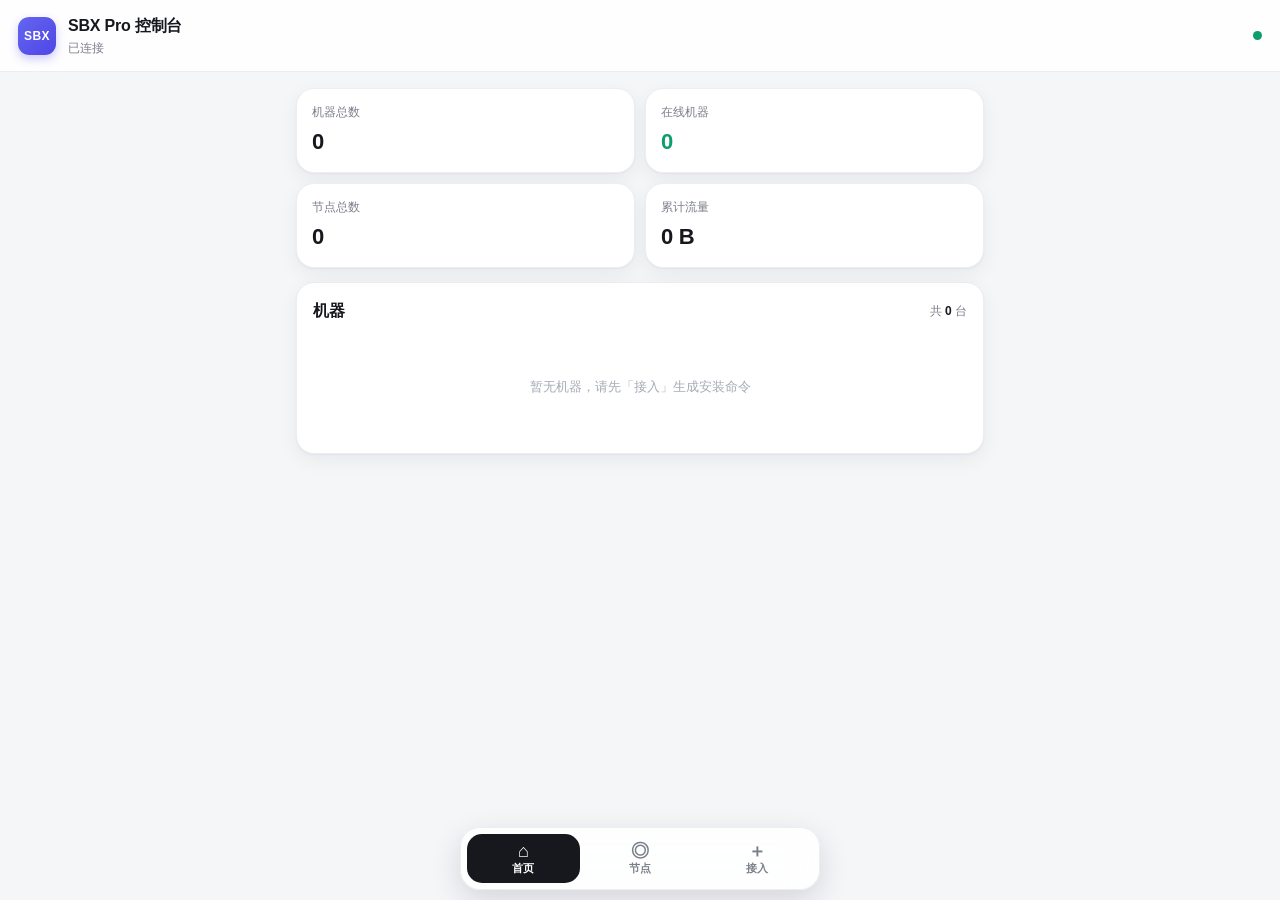
==== internal/manager/webui/static/index.html @ 8450df62 "添加 WebUI 前端（登录 + 首页/机器/节点/接入） - Manager webui 包: embed 前端资源(复用原 sbx style.css 视觉风格) - 登录页 + 首页 Dashb" ====
<!doctype html>
<html lang="zh-CN">
<head>
<meta charset="utf-8">
<meta name="viewport" content="width=device-width,initial-scale=1,viewport-fit=cover">
<title>SBX Pro 控制台</title>
<link rel="stylesheet" href="style.css">
<link rel="stylesheet" href="extra.css">
</head>
<body>
<header class="topbar">
  <div class="brand">
    <div class="brand-mark">SBX</div>
    <div class="brand-text">
      <h1>SBX Pro 控制台</h1>
      <p id="status-txt" class="status-txt">连接中…</p>
    </div>
  </div>
  <span id="pulse" class="pulse"></span>
</header>

<main class="main">
  <!-- 首页 -->
  <div id="view-home" class="view on">
    <section class="stats">
      <div class="stat"><label>机器总数</label><strong id="kpi-machines">—</strong></div>
      <div class="stat"><label>在线机器</label><strong id="kpi-online" class="up">—</strong></div>
      <div class="stat"><label>节点总数</label><strong id="kpi-nodes">—</strong></div>
      <div class="stat"><label>累计流量</label><strong id="kpi-total">—</strong></div>
    </section>

    <section class="panel">
      <div class="panel-head">
        <h2>机器</h2>
        <span class="count">共 <b id="kpi-machine-count">0</b> 台</span>
      </div>
      <div id="machine-list" class="node-list"></div>
      <div class="empty" id="machine-empty" style="display:none">暂无机器，请先「接入」生成安装命令</div>
    </section>
  </div>

  <!-- 节点 -->
  <div id="view-nodes" class="view">
    <section class="panel">
      <div class="panel-head">
        <h2>节点</h2>
        <button class="btn-primary" id="btn-add-node">添加节点</button>
      </div>
      <div id="node-list" class="node-list"></div>
      <div class="empty" id="node-empty" style="display:none">暂无节点</div>
    </section>
  </div>

  <!-- 接入 -->
  <div id="view-join" class="view">
    <section class="panel">
      <div class="panel-head"><h2>接入节点机</h2></div>
      <p style="color:var(--muted);font-size:13px;margin:0 0 14px">
        生成一条接入命令，复制到节点机执行即可自动安装并注册。
      </p>
      <button class="btn-primary" id="btn-gen-token">生成接入 Token</button>
      <div id="join-result" style="margin-top:14px"></div>
    </section>
  </div>
</main>

<nav class="tabbar">
  <button class="tab on" data-view="home"><span class="ico">⌂</span>首页</button>
  <button class="tab" data-view="nodes"><span class="ico">◎</span>节点</button>
  <button class="tab" data-view="join"><span class="ico">＋</span>接入</button>
</nav>

<!-- 添加节点弹层 -->
<div id="add-node-modal" class="modal" style="display:none">
  <div class="modal-box">
    <h3>添加节点</h3>
    <form id="add-node-form">
      <select name="machine_id" id="an-machine" required><option value="">选择服务器…</option></select>
      <input name="name" placeholder="节点名称" required>
      <select name="protocol" id="an-protocol">
        <option value="trojan">Trojan</option>
        <option value="vless">VLESS Reality</option>
        <option value="shadowsocks">Shadowsocks</option>
        <option value="anytls">AnyTLS</option>
        <option value="snell">Snell</option>
      </select>
      <input name="port" type="number" placeholder="端口" required min="1" max="65535">
      <input name="sni" placeholder="SNI（trojan/vless/anytls）">
      <input name="password" placeholder="密码（留空自动生成）">
      <button type="submit">创建节点</button>
      <button type="button" class="btn-ghost" onclick="closeModal()">取消</button>
    </form>
  </div>
</div>

<div id="toast" class="toast"></div>
<script src="app.js"></script>
</body>
</html>
---- internal/manager/webui/static/style.css ----
/* SBX 流量面板 —— 简洁现代主题 */
:root {
  --bg: #f5f6f8;
  --card: #ffffff;
  --ink: #16181d;
  --muted: #7b7f8a;
  --faint: #a6abb5;
  --line: #eceef2;
  --accent: #4f46e5;
  --accent-soft: #eef0fe;
  --up: #0f9d6e;
  --down: #2f6bff;
  --up-bg: #e9f9f1;
  --down-bg: #ecf1ff;
  --radius: 18px;
  --shadow: 0 1px 2px rgba(20,24,40,.04), 0 6px 20px rgba(20,24,40,.06);
  --font: -apple-system, BlinkMacSystemFont, "SF Pro Text", "PingFang SC", "Microsoft YaHei", "Segoe UI", Roboto, sans-serif;
}

* { box-sizing: border-box; }
html, body { margin: 0; }
body {
  background: var(--bg);
  color: var(--ink);
  font: 14px/1.5 var(--font);
  -webkit-text-size-adjust: 100%;
  -webkit-font-smoothing: antialiased;
  min-height: 100vh;
}

/* ---------- 顶栏 ---------- */
.topbar {
  position: sticky; top: 0; z-index: 20;
  display: flex; align-items: center; justify-content: space-between;
  padding: 14px 18px;
  background: rgba(255,255,255,.85);
  backdrop-filter: saturate(180%) blur(14px);
  -webkit-backdrop-filter: saturate(180%) blur(14px);
  border-bottom: 1px solid var(--line);
}
.brand { display: flex; align-items: center; gap: 12px; }
.brand-mark {
  width: 38px; height: 38px; border-radius: 11px;
  display: grid; place-items: center;
  background: linear-gradient(135deg, #6366f1, #4f46e5);
  color: #fff; font-weight: 800; font-size: 12px; letter-spacing: .5px;
  box-shadow: 0 4px 10px rgba(79,70,229,.28);
}
.brand-text h1 { margin: 0; font-size: 16px; font-weight: 750; letter-spacing: -.2px; }
.status-txt { margin: 1px 0 0; font-size: 12px; color: var(--muted); }
.pulse {
  width: 9px; height: 9px; border-radius: 50%;
  background: var(--up);
  box-shadow: 0 0 0 0 rgba(15,157,110,.5);
  animation: pulse 2s infinite;
}
.pulse.stale { background: var(--faint); animation: none; box-shadow: none; }
@keyframes pulse {
  0% { box-shadow: 0 0 0 0 rgba(15,157,110,.45); }
  70% { box-shadow: 0 0 0 8px rgba(15,157,110,0); }
  100% { box-shadow: 0 0 0 0 rgba(15,157,110,0); }
}

/* ---------- 布局 ---------- */
.main { max-width: 720px; margin: 0 auto; padding: 16px 16px 96px; }
.view { display: none; }
.view.on { display: block; }

/* ---------- 卡片基类 ---------- */
.hero, .panel {
  background: var(--card);
  border: 1px solid var(--line);
  border-radius: var(--radius);
  box-shadow: var(--shadow);
}

/* ---------- 实时速率 hero ---------- */
.hero { padding: 20px; margin-bottom: 14px; }
.hero-head { display: flex; justify-content: space-between; align-items: center; margin-bottom: 6px; }
.hero-label { font-size: 13px; font-weight: 700; color: var(--ink); }
.hero-sub { font-size: 11px; color: var(--faint); }
.hero-value {
  font-size: 42px; font-weight: 800; letter-spacing: -1px;
  font-variant-numeric: tabular-nums; margin: 4px 0 14px;
  color: var(--ink);
}
.hero-pair { display: grid; grid-template-columns: 1fr 1fr; gap: 10px; }
.hero-item {
  display: flex; flex-direction: column; gap: 3px;
  padding: 11px 13px; border-radius: 13px;
}
.hero-item:first-child { background: var(--up-bg); }
.hero-item:last-child { background: var(--down-bg); }
.hero-item .tag { font-size: 11px; color: var(--muted); }
.hero-item b { font-size: 17px; font-weight: 750; font-variant-numeric: tabular-nums; }

/* ---------- 统计四格 ---------- */
.stats { display: grid; grid-template-columns: 1fr 1fr; gap: 10px; margin-bottom: 14px; }
.stat {
  background: var(--card); border: 1px solid var(--line); border-radius: var(--radius);
  box-shadow: var(--shadow); padding: 14px 15px;
  display: flex; flex-direction: column; gap: 4px;
}
.stat label { font-size: 12px; color: var(--muted); }
.stat strong { font-size: 22px; font-weight: 800; letter-spacing: -.3px; font-variant-numeric: tabular-nums; }

/* ---------- 面板区块 ---------- */
.panel { padding: 16px; margin-bottom: 14px; }
.panel-head { display: flex; align-items: center; justify-content: space-between; gap: 10px; margin-bottom: 14px; }
.panel-head h2 { margin: 0; font-size: 16px; font-weight: 750; letter-spacing: -.2px; }
.panel-sub { font-size: 12px; color: var(--faint); }
.panel-tools { display: flex; align-items: center; gap: 8px; }
.count { font-size: 12px; color: var(--muted); white-space: nowrap; }
.count b { color: var(--ink); font-variant-numeric: tabular-nums; }

select {
  max-width: 52%;
  appearance: none; -webkit-appearance: none;
  padding: 7px 28px 7px 11px;
  border: 1px solid var(--line); border-radius: 10px;
  background: #fff url("data:image/svg+xml;charset=utf-8,%3Csvg xmlns='http://www.w3.org/2000/svg' width='12' height='12' viewBox='0 0 24 24' fill='none' stroke='%237b7f8a' stroke-width='2.5'%3E%3Cpath d='M6 9l6 6 6-6'/%3E%3C/svg%3E") no-repeat right 10px center;
  color: var(--ink); font: 600 13px var(--font);
}
select:focus { outline: 2px solid var(--accent-soft); border-color: var(--accent); }

/* ---------- 节点卡片列表 ---------- */
.node-list { display: flex; flex-direction: column; gap: 10px; }
.node-card {
  border: 1px solid var(--line); border-radius: 14px; padding: 13px 14px;
  background: #fbfbfd; transition: border-color .15s;
}
.node-card:hover { border-color: #d9dce3; }
.node-top { display: flex; justify-content: space-between; align-items: flex-start; gap: 10px; }
.node-title { min-width: 0; }
.node-name { font-size: 14.5px; font-weight: 700; overflow: hidden; text-overflow: ellipsis; white-space: nowrap; }
.node-meta-line { display: flex; align-items: center; gap: 6px; margin-top: 3px; }
.chip {
  font-size: 10.5px; font-weight: 650; color: var(--accent);
  background: var(--accent-soft); border-radius: 6px; padding: 2px 7px;
}
.port { font-size: 11px; color: var(--muted); font-variant-numeric: tabular-nums; }
.node-rate { display: flex; flex-direction: column; align-items: flex-end; gap: 3px; flex-shrink: 0; }
.node-rate b { font-size: 13px; font-weight: 700; font-variant-numeric: tabular-nums; }
.node-stats { display: grid; grid-template-columns: 1fr 1fr; gap: 8px; margin-top: 11px; padding-top: 11px; border-top: 1px dashed var(--line); }
.node-stat { display: flex; justify-content: space-between; font-size: 12px; color: var(--muted); }
.node-stat b { color: var(--ink); font-variant-numeric: tabular-nums; font-weight: 700; }

/* ---------- 明细表格 ---------- */
.table-scroll { overflow-x: auto; border: 1px solid var(--line); border-radius: 13px; }
.table-scroll table { border-collapse: collapse; width: 100%; min-width: 520px; font-variant-numeric: tabular-nums; }
.table-scroll th, .table-scroll td { padding: 10px 13px; text-align: right; white-space: nowrap; }
.table-scroll th:first-child, .table-scroll td:first-child { text-align: left; }
.table-scroll thead th { font-size: 11px; color: var(--muted); font-weight: 650; background: #fafbfc; border-bottom: 1px solid var(--line); }
.table-scroll tbody tr + tr td { border-top: 1px solid #f2f3f6; }
.table-scroll td.date { color: var(--ink); font-weight: 600; }
.table-scroll td b { font-weight: 700; }
.empty { text-align: center; color: var(--faint); padding: 40px 12px; font-size: 13px; }

/* ---------- 颜色语义 ---------- */
.up { color: var(--up); }
.down { color: var(--down); }

/* ---------- 底部导航 ---------- */
.tabbar {
  position: fixed; left: 50%; bottom: calc(10px + env(safe-area-inset-bottom));
  transform: translateX(-50%); z-index: 30;
  width: min(360px, calc(100% - 28px));
  display: grid; grid-template-columns: repeat(3, 1fr); gap: 4px; padding: 6px;
  background: rgba(255,255,255,.9);
  backdrop-filter: saturate(180%) blur(16px);
  -webkit-backdrop-filter: saturate(180%) blur(16px);
  border: 1px solid var(--line); border-radius: 20px;
  box-shadow: 0 10px 30px rgba(20,24,40,.14);
}
.tab {
  border: 0; border-radius: 15px; background: transparent; color: var(--muted);
  font: 650 11px/1.2 var(--font);
  display: flex; flex-direction: column; align-items: center; justify-content: center; gap: 2px;
  padding: 8px 0; cursor: pointer; transition: background .15s, color .15s;
}
.tab .ico { font-size: 18px; line-height: 1; }
.tab.on { background: var(--ink); color: #fff; }

/* ---------- Toast ---------- */
.toast {
  position: fixed; z-index: 50; left: 50%; bottom: 86px; transform: translateX(-50%);
  background: var(--ink); color: #fff; border-radius: 11px; padding: 9px 15px;
  font-size: 13px; opacity: 0; pointer-events: none; transition: opacity .2s;
  box-shadow: 0 8px 24px rgba(0,0,0,.18);
}
.toast.show { opacity: 1; }

/* ---------- 登录页 ---------- */
.login-body { display: grid; place-items: center; min-height: 100vh; padding: 20px; }
.login {
  width: min(360px, 100%);
  background: var(--card); border: 1px solid var(--line); border-radius: 22px;
  box-shadow: var(--shadow); padding: 28px 24px; text-align: center;
}
.login .brand-mark { margin: 0 auto 14px; width: 48px; height: 48px; border-radius: 14px; font-size: 14px; }
.login h1 { margin: 0 0 6px; font-size: 19px; font-weight: 800; letter-spacing: -.3px; }
.login p { margin: 0 0 20px; font-size: 13px; color: var(--muted); }
.login input {
  width: 100%; padding: 12px 14px; margin-bottom: 12px;
  border: 1px solid var(--line); border-radius: 12px; font: 15px var(--font);
  color: var(--ink); outline: none; text-align: center;
}
.login input:focus { border-color: var(--accent); box-shadow: 0 0 0 3px var(--accent-soft); }
.login button {
  width: 100%; padding: 12px; border: 0; border-radius: 12px; cursor: pointer;
  background: linear-gradient(135deg, #6366f1, #4f46e5); color: #fff;
  font: 700 15px var(--font); box-shadow: 0 6px 16px rgba(79,70,229,.28);
}
.login button:active { transform: translateY(1px); }
.login .err { color: #dc2626; font-size: 12.5px; margin-bottom: 10px; min-height: 18px; }
.login .hint code { background: var(--accent-soft); color: var(--accent); padding: 1px 6px; border-radius: 5px; font-size: 12px; }
---- internal/manager/webui/static/extra.css ----
/* SBX Pro 补充样式：按钮 / 弹层 */

.btn-primary {
  border: 0; border-radius: 10px; cursor: pointer;
  background: linear-gradient(135deg, #6366f1, #4f46e5); color: #fff;
  font: 700 13px var(--font); padding: 9px 15px;
  box-shadow: 0 4px 12px rgba(79,70,229,.22);
}
.btn-primary:active { transform: translateY(1px); }
.btn-ghost {
  border: 1px solid var(--line); border-radius: 10px; cursor: pointer;
  background: #fff; color: var(--muted); font: 600 13px var(--font); padding: 9px 15px;
}

.modal {
  position: fixed; inset: 0; z-index: 60;
  display: flex; align-items: center; justify-content: center;
  background: rgba(20,24,40,.42); padding: 20px;
}
.modal-box {
  width: min(400px, 100%);
  background: var(--card); border-radius: 18px; padding: 22px;
  box-shadow: 0 20px 60px rgba(20,24,40,.25);
}
.modal-box h3 { margin: 0 0 16px; font-size: 17px; font-weight: 750; }
.modal-box form { display: flex; flex-direction: column; gap: 10px; }
.modal-box select, .modal-box input {
  width: 100%; padding: 11px 12px;
  border: 1px solid var(--line); border-radius: 11px; font: 14px var(--font);
  color: var(--ink); outline: none;
}
.modal-box select:focus, .modal-box input:focus { border-color: var(--accent); }
.modal-box button[type="submit"] { width: 100%; }
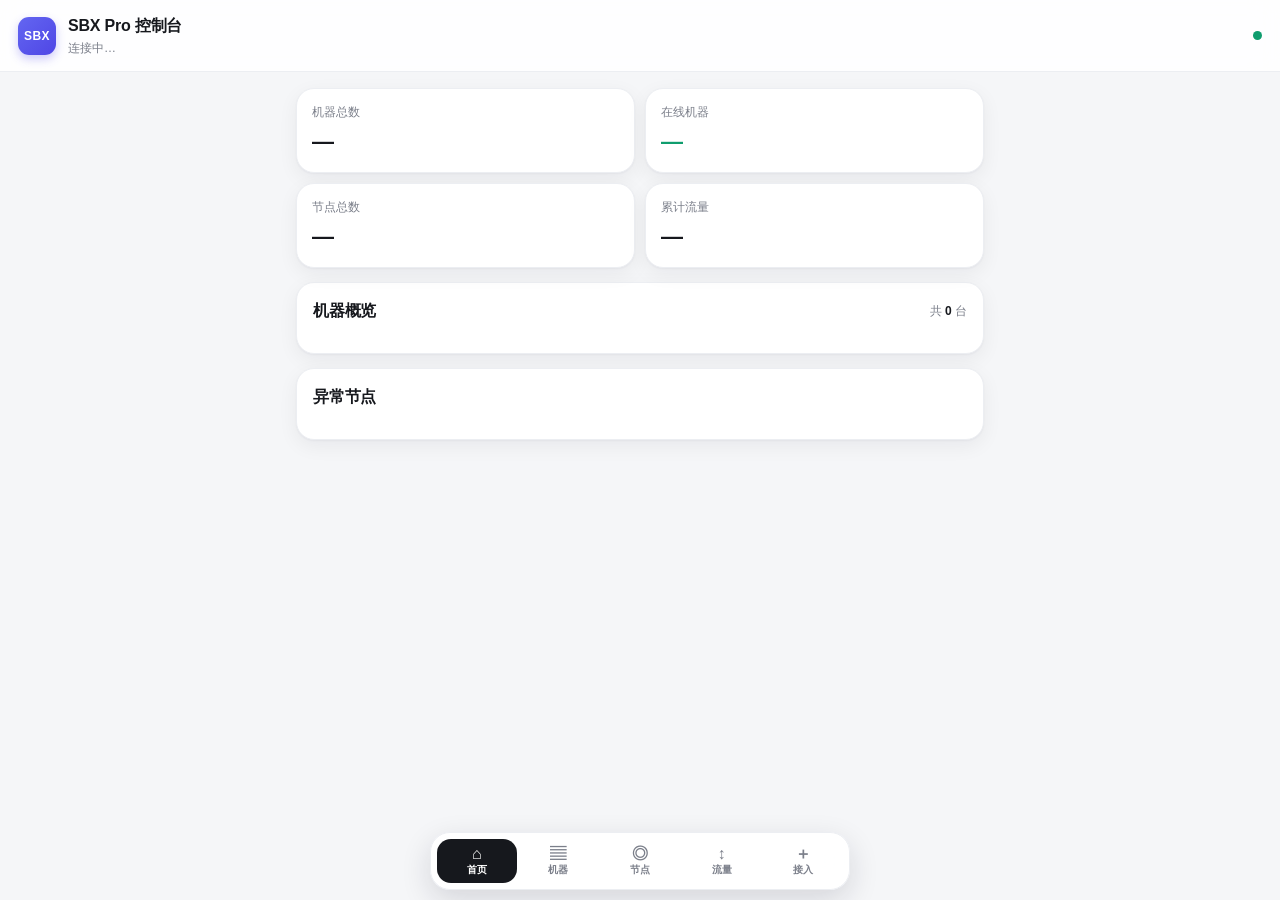
==== commit 8e080a46: "重做 WebUI：修复移动端卡死 + XSS 防护 + 完整 CRUD + 真实连接状态 - 消除所有 inline onclick（卡死根因：closeModal 在 IIFE 局部作用域导致 Re" ====
--- a/internal/manager/webui/static/index.html
+++ b/internal/manager/webui/static/index.html
@@ -5,7 +5,6 @@
 <meta name="viewport" content="width=device-width,initial-scale=1,viewport-fit=cover">
 <title>SBX Pro 控制台</title>
 <link rel="stylesheet" href="style.css">
-<link rel="stylesheet" href="extra.css">
 </head>
 <body>
 <header class="topbar">
@@ -21,75 +20,129 @@
 
 <main class="main">
   <!-- 首页 -->
-  <div id="view-home" class="view on">
-    <section class="stats">
+  <section id="view-home" class="view on">
+    <div class="stats">
       <div class="stat"><label>机器总数</label><strong id="kpi-machines">—</strong></div>
       <div class="stat"><label>在线机器</label><strong id="kpi-online" class="up">—</strong></div>
       <div class="stat"><label>节点总数</label><strong id="kpi-nodes">—</strong></div>
       <div class="stat"><label>累计流量</label><strong id="kpi-total">—</strong></div>
+    </div>
+
+    <section class="panel">
+      <div class="panel-head"><h2>机器概览</h2><span class="count">共 <b id="kpi-machine-count">0</b> 台</span></div>
+      <div id="home-machine-list" class="node-list"></div>
+      <div class="empty" id="home-machine-empty" style="display:none">暂无机器，请前往「接入」生成安装命令</div>
     </section>
 
     <section class="panel">
-      <div class="panel-head">
-        <h2>机器</h2>
-        <span class="count">共 <b id="kpi-machine-count">0</b> 台</span>
-      </div>
+      <div class="panel-head"><h2>异常节点</h2></div>
+      <div id="home-bad-nodes" class="node-list"></div>
+      <div class="empty" id="home-bad-empty" style="display:none">无异常节点</div>
+    </section>
+  </section>
+
+  <!-- 机器 -->
+  <section id="view-machines" class="view">
+    <section class="panel">
+      <div class="panel-head"><h2>机器</h2><span class="count">共 <b id="machines-count">0</b> 台</span></div>
       <div id="machine-list" class="node-list"></div>
-      <div class="empty" id="machine-empty" style="display:none">暂无机器，请先「接入」生成安装命令</div>
+      <div class="empty" id="machine-empty" style="display:none">暂无机器，请前往「接入」生成安装命令</div>
     </section>
-  </div>
+  </section>
 
   <!-- 节点 -->
-  <div id="view-nodes" class="view">
+  <section id="view-nodes" class="view">
     <section class="panel">
       <div class="panel-head">
         <h2>节点</h2>
-        <button class="btn-primary" id="btn-add-node">添加节点</button>
+        <button class="btn-primary" id="btn-add-node">＋ 添加节点</button>
       </div>
       <div id="node-list" class="node-list"></div>
       <div class="empty" id="node-empty" style="display:none">暂无节点</div>
     </section>
-  </div>
+  </section>
+
+  <!-- 流量 -->
+  <section id="view-traffic" class="view">
+    <section class="panel">
+      <div class="panel-head"><h2>流量汇总</h2></div>
+      <div class="stats" style="margin-bottom:14px">
+        <div class="stat"><label>累计下载 (tx)</label><strong id="traffic-tx">—</strong></div>
+        <div class="stat"><label>累计上传 (rx)</label><strong id="traffic-rx">—</strong></div>
+      </div>
+      <div id="traffic-list" class="node-list"></div>
+      <div class="empty" id="traffic-empty" style="display:none">暂无流量数据</div>
+    </section>
+  </section>
 
   <!-- 接入 -->
-  <div id="view-join" class="view">
+  <section id="view-join" class="view">
     <section class="panel">
       <div class="panel-head"><h2>接入节点机</h2></div>
-      <p style="color:var(--muted);font-size:13px;margin:0 0 14px">
-        生成一条接入命令，复制到节点机执行即可自动安装并注册。
-      </p>
+      <p class="hint-text">生成一条接入命令，复制到节点机执行即可自动安装并注册（Token 一次性、15 分钟有效）。</p>
       <button class="btn-primary" id="btn-gen-token">生成接入 Token</button>
       <div id="join-result" style="margin-top:14px"></div>
     </section>
-  </div>
+  </section>
 </main>
 
 <nav class="tabbar">
   <button class="tab on" data-view="home"><span class="ico">⌂</span>首页</button>
+  <button class="tab" data-view="machines"><span class="ico">▤</span>机器</button>
   <button class="tab" data-view="nodes"><span class="ico">◎</span>节点</button>
+  <button class="tab" data-view="traffic"><span class="ico">↕</span>流量</button>
   <button class="tab" data-view="join"><span class="ico">＋</span>接入</button>
 </nav>
 
 <!-- 添加节点弹层 -->
-<div id="add-node-modal" class="modal" style="display:none">
-  <div class="modal-box">
-    <h3>添加节点</h3>
-    <form id="add-node-form">
-      <select name="machine_id" id="an-machine" required><option value="">选择服务器…</option></select>
-      <input name="name" placeholder="节点名称" required>
-      <select name="protocol" id="an-protocol">
-        <option value="trojan">Trojan</option>
-        <option value="vless">VLESS Reality</option>
-        <option value="shadowsocks">Shadowsocks</option>
-        <option value="anytls">AnyTLS</option>
-        <option value="snell">Snell</option>
-      </select>
-      <input name="port" type="number" placeholder="端口" required min="1" max="65535">
-      <input name="sni" placeholder="SNI（trojan/vless/anytls）">
-      <input name="password" placeholder="密码（留空自动生成）">
-      <button type="submit">创建节点</button>
-      <button type="button" class="btn-ghost" onclick="closeModal()">取消</button>
+<div id="add-node-modal" class="modal" hidden>
+  <div class="modal-box" role="dialog" aria-modal="true" aria-labelledby="modal-title">
+    <h3 id="modal-title">添加节点</h3>
+    <form id="add-node-form" novalidate>
+      <label class="field-label" for="an-machine">服务器</label>
+      <select id="an-machine" name="machine_id" required></select>
+
+      <label class="field-label" for="an-name">节点名称</label>
+      <input id="an-name" name="name" placeholder="例如：东京-01" required maxlength="64">
+
+      <label class="field-label" for="an-protocol">协议</label>
+      <select id="an-protocol" name="protocol"></select>
+
+      <div id="an-dynamic"></div>
+
+      <label class="field-label" for="an-port">端口</label>
+      <input id="an-port" name="port" type="number" inputmode="numeric" placeholder="1-65535" required min="1" max="65535">
+
+      <div class="form-error" id="add-node-error" hidden></div>
+      <div class="form-actions">
+        <button type="button" class="btn-ghost" id="btn-cancel-node">取消</button>
+        <button type="submit" class="btn-primary" id="btn-submit-node">创建节点</button>
+      </div>
     </form>
+  </div>
+</div>
+
+<!-- 节点详情/操作弹层 -->
+<div id="node-detail-modal" class="modal" hidden>
+  <div class="modal-box" role="dialog" aria-modal="true">
+    <h3 id="node-detail-title">节点详情</h3>
+    <div id="node-detail-body" class="node-detail"></div>
+    <div id="share-result" style="margin:10px 0"></div>
+    <div class="form-actions">
+      <button type="button" class="btn-ghost" id="btn-close-detail">关闭</button>
+    </div>
+  </div>
+</div>
+
+<!-- 确认弹层 -->
+<div id="confirm-modal" class="modal" hidden>
+  <div class="modal-box modal-box-sm" role="dialog" aria-modal="true">
+    <h3 id="confirm-title">确认</h3>
+    <p id="confirm-text" class="hint-text"></p>
+    <div class="form-actions">
+      <button type="button" class="btn-ghost" id="btn-confirm-cancel">取消</button>
+      <button type="button" class="btn-danger" id="btn-confirm-ok">确认</button>
+    </div>
   </div>
 </div>
 
--- a/internal/manager/webui/static/style.css
+++ b/internal/manager/webui/static/style.css
@@ -164,21 +164,22 @@
 .tabbar {
   position: fixed; left: 50%; bottom: calc(10px + env(safe-area-inset-bottom));
   transform: translateX(-50%); z-index: 30;
-  width: min(360px, calc(100% - 28px));
-  display: grid; grid-template-columns: repeat(3, 1fr); gap: 4px; padding: 6px;
-  background: rgba(255,255,255,.9);
+  width: min(420px, calc(100% - 20px));
+  display: grid; grid-template-columns: repeat(5, 1fr); gap: 2px; padding: 6px;
+  background: rgba(255,255,255,.92);
   backdrop-filter: saturate(180%) blur(16px);
   -webkit-backdrop-filter: saturate(180%) blur(16px);
   border: 1px solid var(--line); border-radius: 20px;
   box-shadow: 0 10px 30px rgba(20,24,40,.14);
 }
 .tab {
-  border: 0; border-radius: 15px; background: transparent; color: var(--muted);
-  font: 650 11px/1.2 var(--font);
+  border: 0; border-radius: 14px; background: transparent; color: var(--muted);
+  font: 650 10px/1.2 var(--font);
   display: flex; flex-direction: column; align-items: center; justify-content: center; gap: 2px;
-  padding: 8px 0; cursor: pointer; transition: background .15s, color .15s;
-}
-.tab .ico { font-size: 18px; line-height: 1; }
+  padding: 7px 0; cursor: pointer; transition: background .15s, color .15s;
+  min-height: 44px;
+}
+.tab .ico { font-size: 16px; line-height: 1; }
 .tab.on { background: var(--ink); color: #fff; }
 
 /* ---------- Toast ---------- */
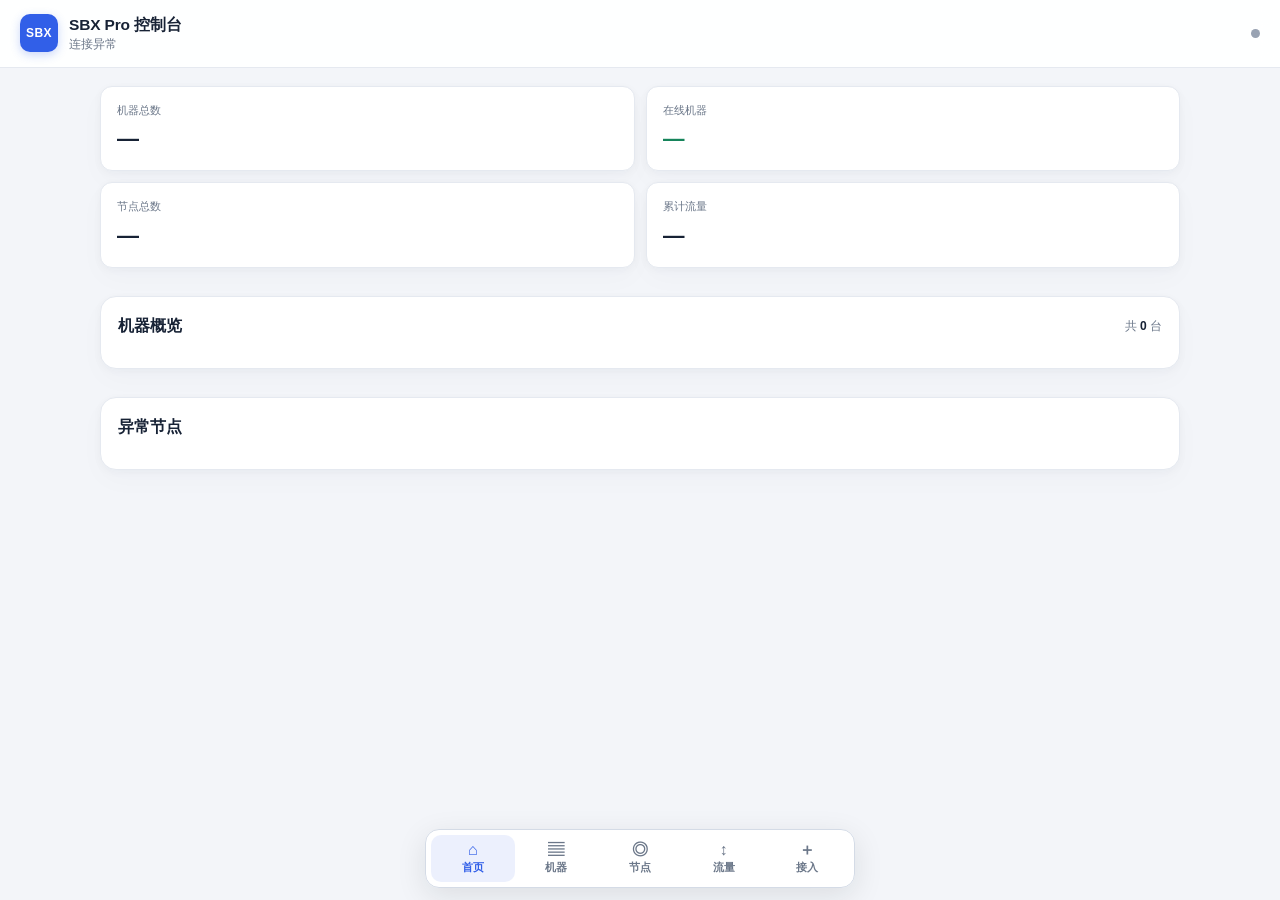
==== commit 10773f9d: "feat(webui): 面板 UI 对齐 sbx 设计系统 - style.css 重写为 sbx 的 Light UI 设计令牌（#315fe8 accent、16px 圆角、   同一套表面/线" ====
--- a/internal/manager/webui/static/index.html
+++ b/internal/manager/webui/static/index.html
@@ -5,6 +5,7 @@
 <meta name="viewport" content="width=device-width,initial-scale=1,viewport-fit=cover">
 <title>SBX Pro 控制台</title>
 <link rel="stylesheet" href="style.css">
+<link rel="stylesheet" href="extra.css">
 </head>
 <body>
 <header class="topbar">
--- a/internal/manager/webui/static/style.css
+++ b/internal/manager/webui/static/style.css
@@ -1,217 +1,252 @@
-/* SBX 流量面板 —— 简洁现代主题 */
+/* SBX Pro 控制台 —— 与 sbx 单机版同一套设计系统（Light UI）。
+   设计令牌、组件视觉全部对齐 sbx 的 style.css；
+   仅保留 sbx-pro 特有结构（顶栏 / modal / 按钮命名）的选择器。 */
 :root {
-  --bg: #f5f6f8;
-  --card: #ffffff;
-  --ink: #16181d;
-  --muted: #7b7f8a;
-  --faint: #a6abb5;
-  --line: #eceef2;
-  --accent: #4f46e5;
-  --accent-soft: #eef0fe;
-  --up: #0f9d6e;
-  --down: #2f6bff;
-  --up-bg: #e9f9f1;
-  --down-bg: #ecf1ff;
-  --radius: 18px;
-  --shadow: 0 1px 2px rgba(20,24,40,.04), 0 6px 20px rgba(20,24,40,.06);
-  --font: -apple-system, BlinkMacSystemFont, "SF Pro Text", "PingFang SC", "Microsoft YaHei", "Segoe UI", Roboto, sans-serif;
-}
-
-* { box-sizing: border-box; }
-html, body { margin: 0; }
+  --bg: #f3f5f9;
+  --surface: #ffffff;
+  --surface-2: #f7f8fb;
+  --surface-3: #eef1f6;
+  --line: #e5e9f0;
+  --line-2: #d4dbe6;
+  --text: #172235;
+  --text-2: #586579;
+  --text-3: #6b7789;
+  --faint: #98a2b2;
+  --accent: #315fe8;
+  --accent-soft: rgba(49,95,232,.09);
+  --up: #16845b;
+  --down: #2777b7;
+  --warn: #b87a12;
+  --bad: #c94b56;
+  --r-lg: 16px;
+  --r-md: 12px;
+  --r-sm: 9px;
+  --shadow-card: 0 2px 8px rgba(28,43,68,.035), 0 10px 28px rgba(28,43,68,.025);
+}
+* { box-sizing: border-box; margin: 0; padding: 0; }
+html { color-scheme: light; -webkit-text-size-adjust: 100%; scrollbar-color: #c6ccd6 transparent; }
 body {
+  min-height: 100dvh;
+  overflow-x: hidden;
   background: var(--bg);
-  color: var(--ink);
-  font: 14px/1.5 var(--font);
-  -webkit-text-size-adjust: 100%;
+  color: var(--text);
+  font-family: -apple-system, BlinkMacSystemFont, "SF Pro Text", "PingFang SC", "Segoe UI", sans-serif;
+  font-size: 15px;
+  line-height: 1.5;
   -webkit-font-smoothing: antialiased;
-  min-height: 100vh;
-}
-
-/* ---------- 顶栏 ---------- */
+}
+button, input, select { font: inherit; }
+button { -webkit-tap-highlight-color: transparent; cursor: pointer; }
+::selection { background: rgba(49,95,232,.18); }
+.hidden { display: none !important; }
+
+/* ---------- 顶栏（sbx-pro 特有，视觉对齐） ---------- */
 .topbar {
   position: sticky; top: 0; z-index: 20;
   display: flex; align-items: center; justify-content: space-between;
-  padding: 14px 18px;
-  background: rgba(255,255,255,.85);
+  padding: 13px 20px;
+  background: rgba(255,255,255,.92);
+  border-bottom: 1px solid var(--line);
+  -webkit-backdrop-filter: saturate(180%) blur(14px);
   backdrop-filter: saturate(180%) blur(14px);
-  -webkit-backdrop-filter: saturate(180%) blur(14px);
-  border-bottom: 1px solid var(--line);
-}
-.brand { display: flex; align-items: center; gap: 12px; }
+}
+.brand { display: flex; align-items: center; gap: 11px; }
 .brand-mark {
-  width: 38px; height: 38px; border-radius: 11px;
+  width: 38px; height: 38px; border-radius: 10px;
   display: grid; place-items: center;
-  background: linear-gradient(135deg, #6366f1, #4f46e5);
-  color: #fff; font-weight: 800; font-size: 12px; letter-spacing: .5px;
-  box-shadow: 0 4px 10px rgba(79,70,229,.28);
-}
-.brand-text h1 { margin: 0; font-size: 16px; font-weight: 750; letter-spacing: -.2px; }
-.status-txt { margin: 1px 0 0; font-size: 12px; color: var(--muted); }
-.pulse {
-  width: 9px; height: 9px; border-radius: 50%;
-  background: var(--up);
-  box-shadow: 0 0 0 0 rgba(15,157,110,.5);
-  animation: pulse 2s infinite;
-}
+  background: var(--accent); color: #fff;
+  font-weight: 800; font-size: 12px; letter-spacing: .5px;
+  box-shadow: 0 3px 10px rgba(49,95,232,.25);
+}
+.brand-text h1 { font-size: 15.5px; font-weight: 700; letter-spacing: -.01em; }
+.status-txt { font-size: 11.5px; color: var(--text-3); }
+.pulse { width: 9px; height: 9px; border-radius: 50%; background: var(--up); box-shadow: 0 0 0 0 rgba(22,132,91,.45); animation: pulse 2s infinite; }
 .pulse.stale { background: var(--faint); animation: none; box-shadow: none; }
 @keyframes pulse {
-  0% { box-shadow: 0 0 0 0 rgba(15,157,110,.45); }
-  70% { box-shadow: 0 0 0 8px rgba(15,157,110,0); }
-  100% { box-shadow: 0 0 0 0 rgba(15,157,110,0); }
+  0% { box-shadow: 0 0 0 0 rgba(22,132,91,.4); }
+  70% { box-shadow: 0 0 0 8px rgba(22,132,91,0); }
+  100% { box-shadow: 0 0 0 0 rgba(22,132,91,0); }
 }
 
 /* ---------- 布局 ---------- */
-.main { max-width: 720px; margin: 0 auto; padding: 16px 16px 96px; }
+.main { max-width: 1120px; margin: 0 auto; padding: 18px 20px calc(96px + env(safe-area-inset-bottom)); }
 .view { display: none; }
 .view.on { display: block; }
-
-/* ---------- 卡片基类 ---------- */
-.hero, .panel {
-  background: var(--card);
+#view-home.view.on { display: grid; gap: 14px; }
+
+/* 共享表面：与 sbx 的 .glass 一致 */
+.panel, .modal-box {
+  background: var(--surface);
   border: 1px solid var(--line);
-  border-radius: var(--radius);
-  box-shadow: var(--shadow);
+  border-radius: var(--r-lg);
+  box-shadow: var(--shadow-card);
 }
 
 /* ---------- 实时速率 hero ---------- */
-.hero { padding: 20px; margin-bottom: 14px; }
-.hero-head { display: flex; justify-content: space-between; align-items: center; margin-bottom: 6px; }
-.hero-label { font-size: 13px; font-weight: 700; color: var(--ink); }
-.hero-sub { font-size: 11px; color: var(--faint); }
+.hero {
+  position: relative; overflow: hidden;
+  padding: 23px 24px 19px;
+  background: var(--surface);
+  border: 1px solid var(--line);
+  border-radius: var(--r-lg);
+  box-shadow: var(--shadow-card);
+  margin-bottom: 2px;
+}
+.hero-head { display: flex; justify-content: space-between; align-items: center; }
+.hero-label { color: var(--text-2); font-size: 12px; font-weight: 600; }
+.hero-sub { font-size: 11px; color: var(--text-3); }
 .hero-value {
-  font-size: 42px; font-weight: 800; letter-spacing: -1px;
-  font-variant-numeric: tabular-nums; margin: 4px 0 14px;
-  color: var(--ink);
-}
-.hero-pair { display: grid; grid-template-columns: 1fr 1fr; gap: 10px; }
-.hero-item {
-  display: flex; flex-direction: column; gap: 3px;
-  padding: 11px 13px; border-radius: 13px;
-}
-.hero-item:first-child { background: var(--up-bg); }
-.hero-item:last-child { background: var(--down-bg); }
-.hero-item .tag { font-size: 11px; color: var(--muted); }
-.hero-item b { font-size: 17px; font-weight: 750; font-variant-numeric: tabular-nums; }
-
-/* ---------- 统计四格 ---------- */
-.stats { display: grid; grid-template-columns: 1fr 1fr; gap: 10px; margin-bottom: 14px; }
-.stat {
-  background: var(--card); border: 1px solid var(--line); border-radius: var(--radius);
-  box-shadow: var(--shadow); padding: 14px 15px;
-  display: flex; flex-direction: column; gap: 4px;
-}
-.stat label { font-size: 12px; color: var(--muted); }
-.stat strong { font-size: 22px; font-weight: 800; letter-spacing: -.3px; font-variant-numeric: tabular-nums; }
-
-/* ---------- 面板区块 ---------- */
-.panel { padding: 16px; margin-bottom: 14px; }
-.panel-head { display: flex; align-items: center; justify-content: space-between; gap: 10px; margin-bottom: 14px; }
-.panel-head h2 { margin: 0; font-size: 16px; font-weight: 750; letter-spacing: -.2px; }
-.panel-sub { font-size: 12px; color: var(--faint); }
+  margin: 8px 0 16px;
+  color: var(--text);
+  font-size: clamp(38px, 9vw, 58px);
+  font-weight: 760;
+  font-variant-numeric: tabular-nums;
+  letter-spacing: -.035em;
+  line-height: 1.08;
+}
+.hero-pair { display: flex; margin: 0; padding-top: 14px; border-top: 1px solid var(--line); }
+.hero-item { flex: 1; min-width: 0; display: flex; flex-direction: column; gap: 3px; padding: 0; border-radius: 0; background: transparent; }
+.hero-item + .hero-item { margin-left: 16px; padding-left: 16px; border-left: 1px solid var(--line); }
+.hero-item .tag { font-size: 11px; color: var(--text-3); }
+.hero-item b { font-size: 15px; font-weight: 680; font-variant-numeric: tabular-nums; }
+.hero-item:first-child b { color: var(--up); }
+.hero-item:last-child b { color: var(--down); }
+
+/* ---------- 统计卡 ---------- */
+.stats { display: grid; grid-template-columns: repeat(2, minmax(0,1fr)); gap: 11px; margin-bottom: 14px; }
+.stat { min-width: 0; padding: 15px 16px; border: 1px solid var(--line); border-radius: var(--r-md); background: var(--surface); box-shadow: var(--shadow-card); display: flex; flex-direction: column; gap: 4px; }
+.stat label { font-size: 11px; font-weight: 560; color: var(--text-3); }
+.stat strong { overflow: hidden; color: var(--text); font-size: clamp(18px,4.4vw,22px); font-weight: 680; font-variant-numeric: tabular-nums; letter-spacing: -.015em; text-overflow: ellipsis; white-space: nowrap; }
+.stat strong.up { color: var(--up); }
+
+/* ---------- 面板 ---------- */
+.panel { padding: 17px; margin-bottom: 14px; }
+.panel-head { display: flex; align-items: center; justify-content: space-between; gap: 10px; margin-bottom: 13px; }
+.panel-head h2 { flex: none; font-size: 16px; font-weight: 700; }
+.panel-sub { font-size: 12px; color: var(--text-3); }
 .panel-tools { display: flex; align-items: center; gap: 8px; }
-.count { font-size: 12px; color: var(--muted); white-space: nowrap; }
-.count b { color: var(--ink); font-variant-numeric: tabular-nums; }
+.count { font-size: 12px; color: var(--text-3); white-space: nowrap; }
+.count b { color: var(--text); font-variant-numeric: tabular-nums; }
 
 select {
-  max-width: 52%;
   appearance: none; -webkit-appearance: none;
-  padding: 7px 28px 7px 11px;
+  padding: 8px 28px 8px 11px;
   border: 1px solid var(--line); border-radius: 10px;
-  background: #fff url("data:image/svg+xml;charset=utf-8,%3Csvg xmlns='http://www.w3.org/2000/svg' width='12' height='12' viewBox='0 0 24 24' fill='none' stroke='%237b7f8a' stroke-width='2.5'%3E%3Cpath d='M6 9l6 6 6-6'/%3E%3C/svg%3E") no-repeat right 10px center;
-  color: var(--ink); font: 600 13px var(--font);
-}
-select:focus { outline: 2px solid var(--accent-soft); border-color: var(--accent); }
-
-/* ---------- 节点卡片列表 ---------- */
-.node-list { display: flex; flex-direction: column; gap: 10px; }
+  background: var(--surface) url("data:image/svg+xml;charset=utf8,%3Csvg xmlns='http://www.w3.org/2000/svg' width='10' height='6' viewBox='0 0 10 6'%3E%3Cpath fill='%236b7789' d='M0 0l5 6 5-6z'/%3E%3C/svg%3E") no-repeat right 10px center;
+  color: var(--text); font-weight: 550; outline: none;
+}
+select:focus { border-color: var(--accent); box-shadow: 0 0 0 3px var(--accent-soft); }
+
+/* ---------- 节点 / 机器卡片（类名与 sbx 相同，样式取自 sbx） ---------- */
+.node-list { display: grid; gap: 12px; }
 .node-card {
-  border: 1px solid var(--line); border-radius: 14px; padding: 13px 14px;
-  background: #fbfbfd; transition: border-color .15s;
-}
-.node-card:hover { border-color: #d9dce3; }
-.node-top { display: flex; justify-content: space-between; align-items: flex-start; gap: 10px; }
+  padding: 16px;
+  border: 1px solid var(--line);
+  border-radius: 15px;
+  background: var(--surface);
+  box-shadow: 0 2px 8px rgba(28,43,68,.035);
+  transition: border-color .16s ease, box-shadow .16s ease, transform .16s ease;
+}
+.node-card:hover { border-color: #d6deeb; box-shadow: 0 5px 16px rgba(28,43,68,.07); transform: translateY(-1px); }
+.node-top { display: flex; align-items: flex-start; justify-content: space-between; gap: 12px; }
 .node-title { min-width: 0; }
-.node-name { font-size: 14.5px; font-weight: 700; overflow: hidden; text-overflow: ellipsis; white-space: nowrap; }
-.node-meta-line { display: flex; align-items: center; gap: 6px; margin-top: 3px; }
-.chip {
-  font-size: 10.5px; font-weight: 650; color: var(--accent);
-  background: var(--accent-soft); border-radius: 6px; padding: 2px 7px;
-}
-.port { font-size: 11px; color: var(--muted); font-variant-numeric: tabular-nums; }
-.node-rate { display: flex; flex-direction: column; align-items: flex-end; gap: 3px; flex-shrink: 0; }
-.node-rate b { font-size: 13px; font-weight: 700; font-variant-numeric: tabular-nums; }
-.node-stats { display: grid; grid-template-columns: 1fr 1fr; gap: 8px; margin-top: 11px; padding-top: 11px; border-top: 1px dashed var(--line); }
-.node-stat { display: flex; justify-content: space-between; font-size: 12px; color: var(--muted); }
-.node-stat b { color: var(--ink); font-variant-numeric: tabular-nums; font-weight: 700; }
-
-/* ---------- 明细表格 ---------- */
-.table-scroll { overflow-x: auto; border: 1px solid var(--line); border-radius: 13px; }
+.node-name { overflow: hidden; color: var(--text); font-size: 16px; font-weight: 700; text-overflow: ellipsis; white-space: nowrap; }
+.node-meta-line { display: flex; align-items: center; gap: 8px; margin-top: 5px; flex-wrap: wrap; }
+.chip { padding: 2px 7px; border: 1px solid var(--line-2); border-radius: 6px; color: var(--text-2); background: var(--surface-2); font-size: 10.5px; font-weight: 650; text-transform: lowercase; }
+.chip-rev { color: var(--accent); border-color: rgba(49,95,232,.22); background: var(--accent-soft); text-transform: none; }
+.ip-chip { color: var(--text-2); font-variant-numeric: tabular-nums; }
+.port { color: var(--text-3); font-size: 11.5px; font-variant-numeric: tabular-nums; }
+.node-rate { display: flex; flex-direction: column; align-items: flex-end; gap: 2px; flex: none; }
+.node-rate b { font-size: 12.5px; font-weight: 620; font-variant-numeric: tabular-nums; white-space: nowrap; }
+.node-rate .up { color: var(--up); }
+.node-rate .down { color: var(--down); }
+.node-stats { display: grid; grid-template-columns: repeat(2,minmax(0,1fr)); gap: 8px; margin-top: 15px; }
+.node-stat { min-width: 0; padding: 10px 11px; border: 1px solid var(--line); border-radius: 10px; background: var(--surface-2); }
+.node-stat:last-child:nth-child(odd) { grid-column: 1 / -1; }
+.node-stat > span { display: block; color: var(--text-3); font-size: 10.5px; }
+.node-stat b { display: block; overflow: hidden; margin-top: 3px; color: var(--text); font-size: 12.5px; font-weight: 630; font-variant-numeric: tabular-nums; text-overflow: ellipsis; white-space: nowrap; }
+.node-actions { display: flex; gap: 7px; flex-wrap: wrap; }
+
+/* ---------- 表格 ---------- */
+.table-scroll { overflow-x: auto; border: 1px solid var(--line); border-radius: var(--r-md); }
 .table-scroll table { border-collapse: collapse; width: 100%; min-width: 520px; font-variant-numeric: tabular-nums; }
 .table-scroll th, .table-scroll td { padding: 10px 13px; text-align: right; white-space: nowrap; }
 .table-scroll th:first-child, .table-scroll td:first-child { text-align: left; }
-.table-scroll thead th { font-size: 11px; color: var(--muted); font-weight: 650; background: #fafbfc; border-bottom: 1px solid var(--line); }
-.table-scroll tbody tr + tr td { border-top: 1px solid #f2f3f6; }
-.table-scroll td.date { color: var(--ink); font-weight: 600; }
-.table-scroll td b { font-weight: 700; }
-.empty { text-align: center; color: var(--faint); padding: 40px 12px; font-size: 13px; }
-
-/* ---------- 颜色语义 ---------- */
-.up { color: var(--up); }
-.down { color: var(--down); }
-
-/* ---------- 底部导航 ---------- */
+.table-scroll thead th { font-size: 11px; color: var(--text-3); font-weight: 650; background: var(--surface-2); border-bottom: 1px solid var(--line); }
+.table-scroll tbody tr + tr td { border-top: 1px solid var(--line); }
+.table-scroll td.date { color: var(--text); font-weight: 600; }
+
+/* ---------- 空态 / 提示 ---------- */
+.empty { text-align: center; color: var(--text-3); padding: 40px 12px; font-size: 13px; }
+.hint-text { color: var(--text-3); font-size: 12.5px; }
+.form-error { padding: 9px 12px; border: 1px solid rgba(201,75,86,.3); border-radius: 9px; background: rgba(201,75,86,.07); color: var(--bad); font-size: 12.5px; }
+
+/* ---------- 底部导航（sbx 的浮动 dock 风格） ---------- */
 .tabbar {
-  position: fixed; left: 50%; bottom: calc(10px + env(safe-area-inset-bottom));
-  transform: translateX(-50%); z-index: 30;
-  width: min(420px, calc(100% - 20px));
-  display: grid; grid-template-columns: repeat(5, 1fr); gap: 2px; padding: 6px;
-  background: rgba(255,255,255,.92);
-  backdrop-filter: saturate(180%) blur(16px);
-  -webkit-backdrop-filter: saturate(180%) blur(16px);
-  border: 1px solid var(--line); border-radius: 20px;
-  box-shadow: 0 10px 30px rgba(20,24,40,.14);
+  position: fixed;
+  left: 50%;
+  bottom: calc(12px + env(safe-area-inset-bottom));
+  z-index: 50;
+  display: flex;
+  width: min(430px, calc(100vw - 32px));
+  padding: 5px;
+  transform: translateX(-50%);
+  border: 1px solid var(--line-2);
+  border-radius: 14px;
+  background: rgba(255,255,255,.94);
+  box-shadow: 0 8px 30px rgba(23,26,31,.10);
+  -webkit-backdrop-filter: blur(16px);
+  backdrop-filter: blur(16px);
 }
 .tab {
-  border: 0; border-radius: 14px; background: transparent; color: var(--muted);
-  font: 650 10px/1.2 var(--font);
-  display: flex; flex-direction: column; align-items: center; justify-content: center; gap: 2px;
-  padding: 7px 0; cursor: pointer; transition: background .15s, color .15s;
-  min-height: 44px;
+  flex: 1; min-width: 0;
+  display: flex; flex-direction: column; align-items: center; gap: 2px;
+  padding: 7px 4px 6px;
+  border: 0; border-radius: 10px; background: transparent;
+  color: var(--text-3); font-size: 10.5px; font-weight: 640;
+  transition: background .15s ease, color .15s ease;
 }
 .tab .ico { font-size: 16px; line-height: 1; }
-.tab.on { background: var(--ink); color: #fff; }
-
-/* ---------- Toast ---------- */
+.tab:hover { color: var(--text-2); }
+.tab.on { color: var(--accent); background: var(--accent-soft); }
+
+/* ---------- toast ---------- */
 .toast {
-  position: fixed; z-index: 50; left: 50%; bottom: 86px; transform: translateX(-50%);
-  background: var(--ink); color: #fff; border-radius: 11px; padding: 9px 15px;
-  font-size: 13px; opacity: 0; pointer-events: none; transition: opacity .2s;
-  box-shadow: 0 8px 24px rgba(0,0,0,.18);
-}
-.toast.show { opacity: 1; }
+  position: fixed; left: 50%; bottom: calc(88px + env(safe-area-inset-bottom));
+  z-index: 90; transform: translateX(-50%) translateY(6px);
+  max-width: calc(100vw - 48px);
+  padding: 10px 16px;
+  border: 1px solid var(--line-2); border-radius: 10px;
+  background: var(--text); color: #fff;
+  font-size: 13px; font-weight: 550;
+  box-shadow: 0 10px 30px rgba(23,26,31,.25);
+  opacity: 0; pointer-events: none;
+  transition: opacity .2s ease, transform .2s ease;
+}
+.toast.show { opacity: 1; transform: translateX(-50%) translateY(0); }
 
 /* ---------- 登录页 ---------- */
-.login-body { display: grid; place-items: center; min-height: 100vh; padding: 20px; }
+.login-body { display: grid; min-height: 100dvh; place-items: center; padding: 22px; }
 .login {
-  width: min(360px, 100%);
-  background: var(--card); border: 1px solid var(--line); border-radius: 22px;
-  box-shadow: var(--shadow); padding: 28px 24px; text-align: center;
-}
-.login .brand-mark { margin: 0 auto 14px; width: 48px; height: 48px; border-radius: 14px; font-size: 14px; }
-.login h1 { margin: 0 0 6px; font-size: 19px; font-weight: 800; letter-spacing: -.3px; }
-.login p { margin: 0 0 20px; font-size: 13px; color: var(--muted); }
+  width: min(350px, 100%); padding: 27px;
+  border: 1px solid var(--line); border-radius: var(--r-lg);
+  background: var(--surface); text-align: left;
+  box-shadow: var(--shadow-card);
+}
+.login h1 { font-size: 20px; font-weight: 720; }
+.login p { margin: 6px 0 17px; color: var(--text-3); font-size: 12.5px; }
+.login .err { margin-bottom: 10px; padding: 9px 12px; border: 1px solid rgba(201,75,86,.3); border-radius: 9px; background: rgba(201,75,86,.07); color: var(--bad); font-size: 12.5px; }
+.login .err:empty { display: none; }
 .login input {
-  width: 100%; padding: 12px 14px; margin-bottom: 12px;
-  border: 1px solid var(--line); border-radius: 12px; font: 15px var(--font);
-  color: var(--ink); outline: none; text-align: center;
+  width: 100%; margin-bottom: 12px; padding: 12px 13px;
+  border: 1px solid var(--line); border-radius: 10px;
+  font-size: 15px; color: var(--text); background: var(--surface); outline: none;
 }
 .login input:focus { border-color: var(--accent); box-shadow: 0 0 0 3px var(--accent-soft); }
 .login button {
-  width: 100%; padding: 12px; border: 0; border-radius: 12px; cursor: pointer;
-  background: linear-gradient(135deg, #6366f1, #4f46e5); color: #fff;
-  font: 700 15px var(--font); box-shadow: 0 6px 16px rgba(79,70,229,.28);
+  width: 100%; padding: 12px; border: 0; border-radius: 10px;
+  background: var(--accent); color: #fff;
+  font-size: 14px; font-weight: 700;
+  box-shadow: 0 4px 12px rgba(49,95,232,.25);
 }
 .login button:active { transform: translateY(1px); }
-.login .err { color: #dc2626; font-size: 12.5px; margin-bottom: 10px; min-height: 18px; }
-.login .hint code { background: var(--accent-soft); color: var(--accent); padding: 1px 6px; border-radius: 5px; font-size: 12px; }
--- a/internal/manager/webui/static/extra.css
+++ b/internal/manager/webui/static/extra.css
@@ -0,0 +1,104 @@
+/* SBX Pro 补充样式：按钮 / 弹层 / 表单 / 详情（视觉令牌取自 sbx） */
+
+/* ---------- 按钮 ---------- */
+.btn-primary {
+  display: inline-flex; align-items: center; justify-content: center; gap: 6px;
+  border: 1px solid rgba(49,95,232,.3); border-radius: 10px; cursor: pointer;
+  background: var(--accent); color: #fff;
+  font: 650 13px/1.2 -apple-system, BlinkMacSystemFont, "SF Pro Text", "PingFang SC", "Segoe UI", sans-serif;
+  padding: 10px 15px; min-height: 40px;
+  box-shadow: 0 3px 10px rgba(49,95,232,.22);
+  transition: background .15s ease, transform .1s ease;
+}
+.btn-primary:hover { background: #2a55d4; }
+.btn-primary:active { transform: translateY(1px); }
+.btn-primary:disabled { opacity: .55; cursor: not-allowed; transform: none; }
+
+.btn-ghost {
+  display: inline-flex; align-items: center; justify-content: center; gap: 6px;
+  border: 1px solid var(--line-2); border-radius: 10px; cursor: pointer;
+  background: var(--surface); color: var(--text-2);
+  font: 620 13px/1.2 -apple-system, BlinkMacSystemFont, "SF Pro Text", "PingFang SC", "Segoe UI", sans-serif;
+  padding: 10px 15px; min-height: 40px;
+  transition: background .15s ease, border-color .15s ease, color .15s ease;
+}
+.btn-ghost:hover { color: var(--text); border-color: #c2ccda; background: var(--surface-2); }
+
+.btn-danger {
+  display: inline-flex; align-items: center; justify-content: center; gap: 6px;
+  border: 1px solid rgba(201,75,86,.35); border-radius: 10px; cursor: pointer;
+  background: var(--bad); color: #fff;
+  font: 650 13px/1.2 -apple-system, BlinkMacSystemFont, "SF Pro Text", "PingFang SC", "Segoe UI", sans-serif;
+  padding: 10px 15px; min-height: 40px;
+  transition: background .15s ease, transform .1s ease;
+}
+.btn-danger:hover { background: #b8404b; }
+.btn-danger:active { transform: translateY(1px); }
+
+.btn-mini {
+  padding: 6px 12px; border: 1px solid var(--line-2); border-radius: 8px;
+  background: var(--surface-2); color: var(--text-2);
+  font-size: 12px; font-weight: 650; min-height: 34px;
+  transition: background .15s ease, border-color .15s ease, color .15s ease;
+}
+.btn-mini:hover { color: var(--text); border-color: #c2ccda; }
+.btn-mini:active { transform: translateY(1px); }
+.btn-mini.btn-danger { border-color: rgba(201,75,86,.35); color: var(--bad); background: rgba(201,75,86,.06); }
+.btn-mini.btn-danger:hover { color: #fff; background: var(--bad); }
+
+/* ---------- 弹层 ---------- */
+.modal {
+  position: fixed; inset: 0; z-index: 60;
+  display: flex; align-items: center; justify-content: center;
+  background: rgba(23,34,53,.42);
+  padding: 20px; overflow-y: auto;
+  -webkit-backdrop-filter: blur(3px);
+  backdrop-filter: blur(3px);
+  -webkit-overflow-scrolling: touch;
+}
+.modal[hidden] { display: none !important; }
+.modal-box {
+  width: min(420px, 100%);
+  padding: 22px;
+  box-shadow: 0 20px 60px rgba(20,24,40,.25);
+  max-height: calc(100dvh - 40px);
+  overflow-y: auto;
+  -webkit-overflow-scrolling: touch;
+}
+.modal-box-sm { width: min(340px, 100%); }
+.modal-box h3 { margin: 0 0 16px; font-size: 17px; font-weight: 720; letter-spacing: -.01em; }
+.modal-box form { display: flex; flex-direction: column; gap: 8px; }
+.modal-box select, .modal-box input {
+  width: 100%; padding: 11px 12px; margin-top: 5px;
+  border: 1px solid var(--line); border-radius: 10px;
+  font: 15px -apple-system, BlinkMacSystemFont, "SF Pro Text", "PingFang SC", "Segoe UI", sans-serif;
+  color: var(--text); outline: none; background: var(--surface);
+  min-height: 44px;
+}
+.modal-box select:focus, .modal-box input:focus {
+  border-color: var(--accent);
+  box-shadow: 0 0 0 3px var(--accent-soft);
+}
+
+/* ---------- 表单 ---------- */
+.field-label { display: block; margin-top: 10px; color: var(--text-2); font-size: 12px; font-weight: 620; }
+.field-label:first-child { margin-top: 0; }
+.form-actions { display: flex; justify-content: flex-end; gap: 9px; margin-top: 16px; }
+.hint-text { color: var(--text-3); font-size: 12.5px; }
+
+/* ---------- 详情 / 代码块 / chips ---------- */
+.detail-row { display: flex; align-items: baseline; justify-content: space-between; gap: 12px; padding: 8px 0; border-bottom: 1px solid var(--line); }
+.detail-row:last-child { border-bottom: 0; }
+.detail-row small { flex: none; color: var(--text-3); font-size: 11.5px; }
+.detail-row span, .detail-row b {
+  min-width: 0; color: var(--text); font-size: 13px; font-weight: 620;
+  font-variant-numeric: tabular-nums; text-align: right; overflow-wrap: anywhere;
+}
+.share-code {
+  width: 100%; margin: 8px 0 4px; padding: 11px 12px;
+  border: 1px solid var(--line); border-radius: 10px;
+  background: var(--surface-2); color: var(--text);
+  font: 12px/1.5 ui-monospace, SFMono-Regular, Menlo, monospace;
+  overflow-x: auto; white-space: nowrap; text-align: left;
+}
+.node-detail { display: grid; gap: 2px; margin-top: 4px; }
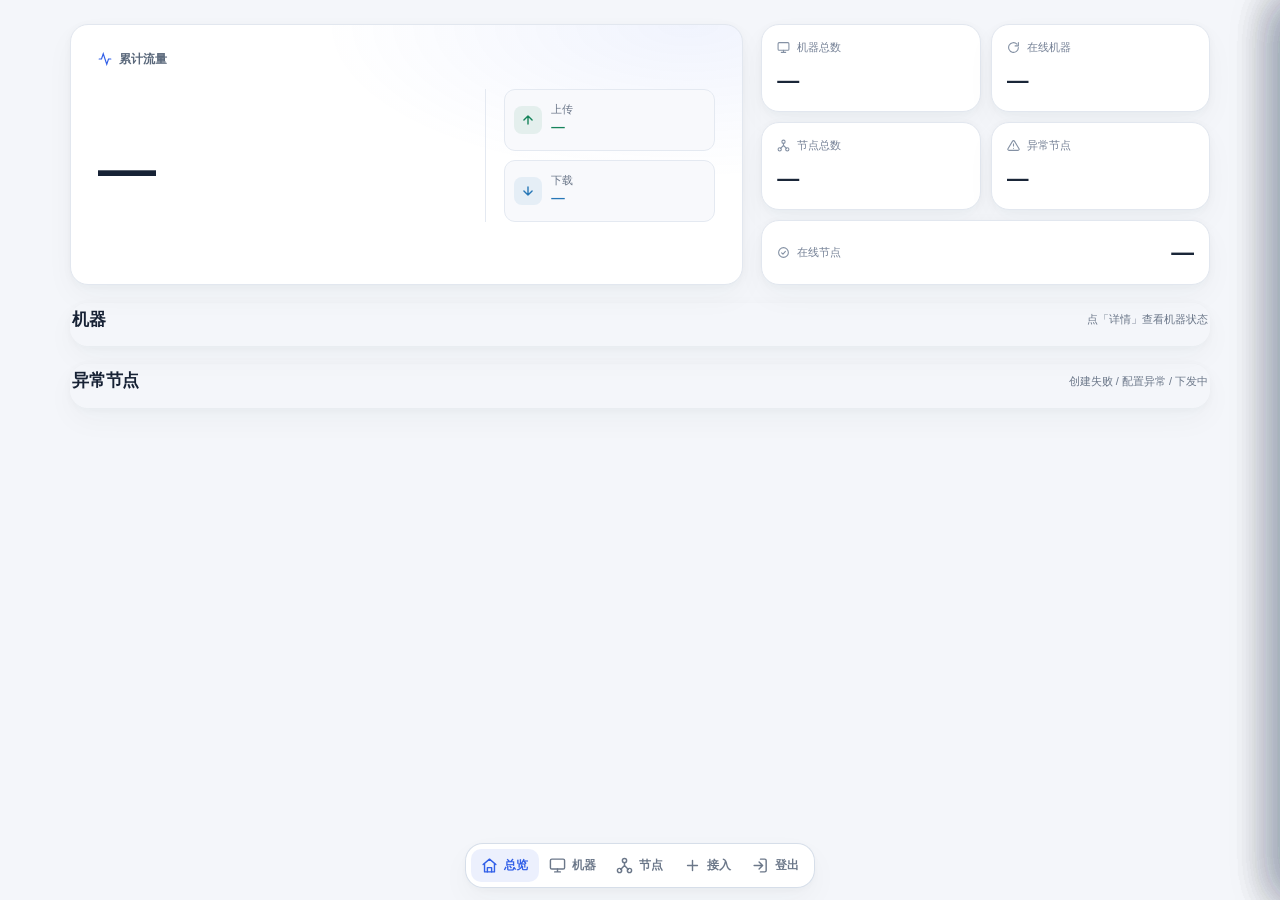
==== commit 8a99fbe9: "feat(webui): 面板整体重做，完全对照 sbx 单机版的 WebUI 上一版只换了两份 CSS，DOM 仍是旧的（顶栏 + emoji 图标 + 居中 modal）， 结果样式与结构互相打架" ====
--- a/internal/manager/webui/static/index.html
+++ b/internal/manager/webui/static/index.html
@@ -1,153 +1,242 @@
-<!doctype html>
+<!DOCTYPE html>
 <html lang="zh-CN">
 <head>
 <meta charset="utf-8">
 <meta name="viewport" content="width=device-width,initial-scale=1,viewport-fit=cover">
+<meta name="color-scheme" content="light">
 <title>SBX Pro 控制台</title>
 <link rel="stylesheet" href="style.css">
-<link rel="stylesheet" href="extra.css">
 </head>
 <body>
-<header class="topbar">
-  <div class="brand">
-    <div class="brand-mark">SBX</div>
-    <div class="brand-text">
-      <h1>SBX Pro 控制台</h1>
-      <p id="status-txt" class="status-txt">连接中…</p>
-    </div>
+
+<main class="wrap">
+
+  <!-- ===== 总览 ===== -->
+  <section class="view on" id="view-home">
+
+    <div class="hero glass">
+      <div class="hero-label">
+        <svg viewBox="0 0 24 24" fill="none" stroke="currentColor" stroke-width="2" stroke-linecap="round"><path d="M22 12h-4l-3 9L9 3l-3 9H2"/></svg>
+        <span>累计流量</span>
+      </div>
+      <span class="hero-sync" id="sync-label">—</span>
+      <div id="hero-total" class="hero-rate">—</div>
+      <div class="hero-pair">
+        <div class="pair up">
+          <i aria-hidden="true">
+            <svg viewBox="0 0 24 24" fill="none" stroke="currentColor" stroke-width="2.4" stroke-linecap="round" stroke-linejoin="round"><path d="M12 19V5M5 12l7-7 7 7"/></svg>
+          </i>
+          <div><small>上传</small><b id="hero-rx">—</b></div>
+        </div>
+        <div class="pair down">
+          <i aria-hidden="true">
+            <svg viewBox="0 0 24 24" fill="none" stroke="currentColor" stroke-width="2.4" stroke-linecap="round" stroke-linejoin="round"><path d="M12 5v14M19 12l-7 7-7-7"/></svg>
+          </i>
+          <div><small>下载</small><b id="hero-tx">—</b></div>
+        </div>
+      </div>
+    </div>
+
+    <div class="stats">
+      <div class="stat glass">
+        <div class="stat-head">
+          <svg viewBox="0 0 24 24" fill="none" stroke="currentColor" stroke-width="2" stroke-linecap="round" stroke-linejoin="round"><rect x="2" y="3" width="20" height="14" rx="2"/><path d="M8 21h8M12 17v4"/></svg>
+          <span>机器总数</span>
+        </div>
+        <b id="kpi-machines">—</b>
+      </div>
+      <div class="stat glass">
+        <div class="stat-head">
+          <svg viewBox="0 0 24 24" fill="none" stroke="currentColor" stroke-width="2" stroke-linecap="round" stroke-linejoin="round"><path d="M21 12a9 9 0 1 1-2.64-6.36"/><path d="M21 3v6h-6"/></svg>
+          <span>在线机器</span>
+        </div>
+        <b id="kpi-online">—</b>
+      </div>
+      <div class="stat glass">
+        <div class="stat-head">
+          <svg viewBox="0 0 24 24" fill="none" stroke="currentColor" stroke-width="2" stroke-linecap="round" stroke-linejoin="round"><circle cx="12" cy="5" r="3"/><circle cx="5" cy="19" r="3"/><circle cx="19" cy="19" r="3"/><path d="M12 8v4m0 0-5.5 5.5M12 12l5.5 5.5"/></svg>
+          <span>节点总数</span>
+        </div>
+        <b id="kpi-nodes">—</b>
+      </div>
+      <div class="stat glass">
+        <div class="stat-head">
+          <svg viewBox="0 0 24 24" fill="none" stroke="currentColor" stroke-width="2" stroke-linecap="round" stroke-linejoin="round"><path d="M12 9v4M12 17h.01"/><path d="M10.3 3.9 1.8 18a2 2 0 0 0 1.7 3h17a2 2 0 0 0 1.7-3L13.7 3.9a2 2 0 0 0-3.4 0z"/></svg>
+          <span>异常节点</span>
+        </div>
+        <b id="kpi-bad">—</b>
+      </div>
+      <div class="stat glass wide">
+        <div class="stat-head">
+          <svg viewBox="0 0 24 24" fill="none" stroke="currentColor" stroke-width="2" stroke-linecap="round" stroke-linejoin="round"><circle cx="12" cy="12" r="9"/><path d="m8.5 12.5 2.5 2.5 4.5-5"/></svg>
+          <span>在线节点</span>
+        </div>
+        <b id="kpi-active">—</b>
+      </div>
+    </div>
+
+    <div class="panel glass">
+      <div class="panel-head">
+        <h2>机器</h2>
+        <span class="hint">点「详情」查看机器状态</span>
+      </div>
+      <div id="home-machine-cards" class="node-list"></div>
+    </div>
+
+    <div class="panel glass">
+      <div class="panel-head">
+        <h2>异常节点</h2>
+        <span class="hint">创建失败 / 配置异常 / 下发中</span>
+      </div>
+      <div id="home-bad-nodes" class="node-list"></div>
+    </div>
+
+  </section>
+
+  <!-- ===== 机器 ===== -->
+  <section class="view" id="view-machines">
+    <div class="panel glass manage-panel">
+      <div class="panel-head manage-head">
+        <h2>机器</h2>
+        <div class="manage-actions">
+          <button class="btn ghost" id="machines-refresh" type="button">刷新</button>
+        </div>
+      </div>
+      <div id="machine-list" class="node-list"></div>
+    </div>
+  </section>
+
+  <!-- ===== 节点 ===== -->
+  <section class="view" id="view-nodes">
+    <div class="panel glass manage-panel">
+      <div class="panel-head manage-head">
+        <h2>节点</h2>
+        <div class="manage-actions">
+          <button class="btn primary" id="node-create-open" type="button">添加节点</button>
+        </div>
+      </div>
+      <div id="node-cards" class="node-list"></div>
+    </div>
+  </section>
+
+  <!-- ===== 接入 ===== -->
+  <section class="view" id="view-join">
+    <div class="panel glass">
+      <div class="panel-head">
+        <h2>接入节点机</h2>
+        <span class="hint">Token 一次性 · 15 分钟有效</span>
+      </div>
+      <p class="hint-text">生成一条接入命令，复制到节点机执行，即可自动安装 Agent 并注册到本控制台。</p>
+      <div class="join-actions">
+        <button class="btn primary" id="btn-gen-token" type="button">生成接入命令</button>
+      </div>
+      <div id="join-result" class="node-links-list"></div>
+    </div>
+  </section>
+
+</main>
+
+<nav class="dock glass">
+  <button class="tab on" data-view="home" type="button">
+    <svg viewBox="0 0 24 24" fill="none" stroke="currentColor" stroke-width="2" stroke-linecap="round" stroke-linejoin="round"><path d="M3 10.5 12 3l9 7.5"/><path d="M5 9.5V21h14V9.5"/><path d="M9 21v-6h6v6"/></svg>
+    <span>总览</span>
+  </button>
+  <button class="tab" data-view="machines" type="button">
+    <svg viewBox="0 0 24 24" fill="none" stroke="currentColor" stroke-width="2" stroke-linecap="round" stroke-linejoin="round"><rect x="2" y="3" width="20" height="14" rx="2"/><path d="M8 21h8M12 17v4"/></svg>
+    <span>机器</span>
+  </button>
+  <button class="tab" data-view="nodes" type="button">
+    <svg viewBox="0 0 24 24" fill="none" stroke="currentColor" stroke-width="2" stroke-linecap="round" stroke-linejoin="round"><circle cx="12" cy="5" r="3"/><circle cx="5" cy="19" r="3"/><circle cx="19" cy="19" r="3"/><path d="M12 8v4m0 0-5.5 5.5M12 12l5.5 5.5"/></svg>
+    <span>节点</span>
+  </button>
+  <button class="tab" data-view="join" type="button">
+    <svg viewBox="0 0 24 24" fill="none" stroke="currentColor" stroke-width="2" stroke-linecap="round" stroke-linejoin="round"><path d="M12 5v14M5 12h14"/></svg>
+    <span>接入</span>
+  </button>
+  <button class="tab logout-tab" id="logout-button" type="button" aria-label="登出">
+    <svg viewBox="0 0 24 24" fill="none" stroke="currentColor" stroke-width="2" stroke-linecap="round" stroke-linejoin="round"><path d="M10 17l5-5-5-5M15 12H3"/><path d="M12 3h6a2 2 0 0 1 2 2v14a2 2 0 0 1-2 2h-6"/></svg>
+    <span>登出</span>
+  </button>
+</nav>
+
+<div class="drawer-mask" id="drawer-mask"></div>
+
+<!-- ===== 机器详情抽屉 ===== -->
+<aside class="drawer" id="machine-drawer" role="dialog" aria-modal="true">
+  <header class="drawer-head">
+    <div><small>机器</small><h3 id="machine-drawer-name">—</h3></div>
+    <button class="icon-btn" id="machine-drawer-close" aria-label="关闭"><svg viewBox="0 0 24 24" fill="none" stroke="currentColor" stroke-width="2.2" stroke-linecap="round"><path d="M18 6 6 18M6 6l12 12"/></svg></button>
+  </header>
+  <div class="drawer-body" id="machine-drawer-body"></div>
+  <footer class="drawer-foot">
+    <button class="btn ghost" id="machine-delete" type="button">删除管理关系</button>
+    <button class="btn primary" id="machine-drawer-done" type="button">关闭</button>
+  </footer>
+</aside>
+
+<!-- ===== 节点详情抽屉 ===== -->
+<aside class="drawer" id="node-detail-drawer" role="dialog" aria-modal="true">
+  <header class="drawer-head">
+    <div><small>节点</small><h3 id="node-detail-name">—</h3></div>
+    <button class="icon-btn" id="node-detail-close" aria-label="关闭"><svg viewBox="0 0 24 24" fill="none" stroke="currentColor" stroke-width="2.2" stroke-linecap="round"><path d="M18 6 6 18M6 6l12 12"/></svg></button>
+  </header>
+  <div class="drawer-body" id="node-detail-body"></div>
+  <footer class="drawer-foot" id="node-detail-foot">
+    <button class="btn ghost" id="node-act-toggle" type="button">停用</button>
+    <button class="btn ghost" id="node-act-restart" type="button">重启</button>
+    <button class="btn primary" id="node-act-share" type="button">分享</button>
+  </footer>
+</aside>
+
+<!-- ===== 节点分享抽屉 ===== -->
+<aside class="drawer" id="node-share-drawer" role="dialog" aria-modal="true">
+  <header class="drawer-head">
+    <div><small>节点分享</small><h3 id="node-share-name">—</h3></div>
+    <button class="icon-btn" id="node-share-close" aria-label="关闭"><svg viewBox="0 0 24 24" fill="none" stroke="currentColor" stroke-width="2.2" stroke-linecap="round"><path d="M18 6 6 18M6 6l12 12"/></svg></button>
+  </header>
+  <div class="drawer-body"><div id="node-share-list" class="node-links-list"></div></div>
+  <footer class="drawer-foot"><button class="btn ghost" id="node-share-done" type="button">关闭</button></footer>
+</aside>
+
+<!-- ===== 添加节点抽屉 ===== -->
+<aside class="drawer" id="node-create-drawer" role="dialog" aria-modal="true">
+  <header class="drawer-head">
+    <div><small>节点</small><h3>添加节点</h3></div>
+    <button class="icon-btn" id="node-create-close" aria-label="关闭"><svg viewBox="0 0 24 24" fill="none" stroke="currentColor" stroke-width="2.2" stroke-linecap="round"><path d="M18 6 6 18M6 6l12 12"/></svg></button>
+  </header>
+  <div class="drawer-body">
+    <section class="sect">
+      <label class="field"><small>服务器</small><select id="nc-machine"></select></label>
+      <label class="field"><small>节点名称</small><input id="nc-name" type="text" maxlength="64" placeholder="例如 东京-01" autocomplete="off"></label>
+      <label class="field"><small>协议</small><select id="nc-protocol"></select></label>
+    </section>
+    <section class="sect" id="nc-dynamic"></section>
+    <section class="sect">
+      <label class="field"><small>端口</small><input id="nc-port" type="number" min="1" max="65535" inputmode="numeric" placeholder="1-65535"></label>
+    </section>
+    <div class="err hidden" id="nc-error"></div>
   </div>
-  <span id="pulse" class="pulse"></span>
-</header>
-
-<main class="main">
-  <!-- 首页 -->
-  <section id="view-home" class="view on">
-    <div class="stats">
-      <div class="stat"><label>机器总数</label><strong id="kpi-machines">—</strong></div>
-      <div class="stat"><label>在线机器</label><strong id="kpi-online" class="up">—</strong></div>
-      <div class="stat"><label>节点总数</label><strong id="kpi-nodes">—</strong></div>
-      <div class="stat"><label>累计流量</label><strong id="kpi-total">—</strong></div>
-    </div>
-
-    <section class="panel">
-      <div class="panel-head"><h2>机器概览</h2><span class="count">共 <b id="kpi-machine-count">0</b> 台</span></div>
-      <div id="home-machine-list" class="node-list"></div>
-      <div class="empty" id="home-machine-empty" style="display:none">暂无机器，请前往「接入」生成安装命令</div>
-    </section>
-
-    <section class="panel">
-      <div class="panel-head"><h2>异常节点</h2></div>
-      <div id="home-bad-nodes" class="node-list"></div>
-      <div class="empty" id="home-bad-empty" style="display:none">无异常节点</div>
-    </section>
-  </section>
-
-  <!-- 机器 -->
-  <section id="view-machines" class="view">
-    <section class="panel">
-      <div class="panel-head"><h2>机器</h2><span class="count">共 <b id="machines-count">0</b> 台</span></div>
-      <div id="machine-list" class="node-list"></div>
-      <div class="empty" id="machine-empty" style="display:none">暂无机器，请前往「接入」生成安装命令</div>
-    </section>
-  </section>
-
-  <!-- 节点 -->
-  <section id="view-nodes" class="view">
-    <section class="panel">
-      <div class="panel-head">
-        <h2>节点</h2>
-        <button class="btn-primary" id="btn-add-node">＋ 添加节点</button>
-      </div>
-      <div id="node-list" class="node-list"></div>
-      <div class="empty" id="node-empty" style="display:none">暂无节点</div>
-    </section>
-  </section>
-
-  <!-- 流量 -->
-  <section id="view-traffic" class="view">
-    <section class="panel">
-      <div class="panel-head"><h2>流量汇总</h2></div>
-      <div class="stats" style="margin-bottom:14px">
-        <div class="stat"><label>累计下载 (tx)</label><strong id="traffic-tx">—</strong></div>
-        <div class="stat"><label>累计上传 (rx)</label><strong id="traffic-rx">—</strong></div>
-      </div>
-      <div id="traffic-list" class="node-list"></div>
-      <div class="empty" id="traffic-empty" style="display:none">暂无流量数据</div>
-    </section>
-  </section>
-
-  <!-- 接入 -->
-  <section id="view-join" class="view">
-    <section class="panel">
-      <div class="panel-head"><h2>接入节点机</h2></div>
-      <p class="hint-text">生成一条接入命令，复制到节点机执行即可自动安装并注册（Token 一次性、15 分钟有效）。</p>
-      <button class="btn-primary" id="btn-gen-token">生成接入 Token</button>
-      <div id="join-result" style="margin-top:14px"></div>
-    </section>
-  </section>
-</main>
-
-<nav class="tabbar">
-  <button class="tab on" data-view="home"><span class="ico">⌂</span>首页</button>
-  <button class="tab" data-view="machines"><span class="ico">▤</span>机器</button>
-  <button class="tab" data-view="nodes"><span class="ico">◎</span>节点</button>
-  <button class="tab" data-view="traffic"><span class="ico">↕</span>流量</button>
-  <button class="tab" data-view="join"><span class="ico">＋</span>接入</button>
-</nav>
-
-<!-- 添加节点弹层 -->
-<div id="add-node-modal" class="modal" hidden>
-  <div class="modal-box" role="dialog" aria-modal="true" aria-labelledby="modal-title">
-    <h3 id="modal-title">添加节点</h3>
-    <form id="add-node-form" novalidate>
-      <label class="field-label" for="an-machine">服务器</label>
-      <select id="an-machine" name="machine_id" required></select>
-
-      <label class="field-label" for="an-name">节点名称</label>
-      <input id="an-name" name="name" placeholder="例如：东京-01" required maxlength="64">
-
-      <label class="field-label" for="an-protocol">协议</label>
-      <select id="an-protocol" name="protocol"></select>
-
-      <div id="an-dynamic"></div>
-
-      <label class="field-label" for="an-port">端口</label>
-      <input id="an-port" name="port" type="number" inputmode="numeric" placeholder="1-65535" required min="1" max="65535">
-
-      <div class="form-error" id="add-node-error" hidden></div>
-      <div class="form-actions">
-        <button type="button" class="btn-ghost" id="btn-cancel-node">取消</button>
-        <button type="submit" class="btn-primary" id="btn-submit-node">创建节点</button>
-      </div>
-    </form>
-  </div>
-</div>
-
-<!-- 节点详情/操作弹层 -->
-<div id="node-detail-modal" class="modal" hidden>
-  <div class="modal-box" role="dialog" aria-modal="true">
-    <h3 id="node-detail-title">节点详情</h3>
-    <div id="node-detail-body" class="node-detail"></div>
-    <div id="share-result" style="margin:10px 0"></div>
-    <div class="form-actions">
-      <button type="button" class="btn-ghost" id="btn-close-detail">关闭</button>
-    </div>
-  </div>
-</div>
-
-<!-- 确认弹层 -->
-<div id="confirm-modal" class="modal" hidden>
-  <div class="modal-box modal-box-sm" role="dialog" aria-modal="true">
-    <h3 id="confirm-title">确认</h3>
-    <p id="confirm-text" class="hint-text"></p>
-    <div class="form-actions">
-      <button type="button" class="btn-ghost" id="btn-confirm-cancel">取消</button>
-      <button type="button" class="btn-danger" id="btn-confirm-ok">确认</button>
-    </div>
-  </div>
-</div>
-
-<div id="toast" class="toast"></div>
+  <footer class="drawer-foot">
+    <button class="btn ghost" id="node-create-cancel" type="button">取消</button>
+    <button class="btn primary" id="node-create-save" type="button">创建节点</button>
+  </footer>
+</aside>
+
+<!-- ===== 确认抽屉 ===== -->
+<aside class="drawer drawer-sm" id="confirm-drawer" role="dialog" aria-modal="true">
+  <header class="drawer-head">
+    <div><small>请确认</small><h3 id="confirm-title">确认操作</h3></div>
+    <button class="icon-btn" id="confirm-close" aria-label="关闭"><svg viewBox="0 0 24 24" fill="none" stroke="currentColor" stroke-width="2.2" stroke-linecap="round"><path d="M18 6 6 18M6 6l12 12"/></svg></button>
+  </header>
+  <div class="drawer-body"><p class="hint-text" id="confirm-text"></p></div>
+  <footer class="drawer-foot">
+    <button class="btn ghost" id="confirm-cancel" type="button">取消</button>
+    <button class="btn danger" id="confirm-ok" type="button">确认</button>
+  </footer>
+</aside>
+
+<div id="toast" role="status"></div>
+
 <script src="app.js"></script>
 </body>
 </html>
--- a/internal/manager/webui/static/style.css
+++ b/internal/manager/webui/static/style.css
@@ -1,6 +1,5 @@
-/* SBX Pro 控制台 —— 与 sbx 单机版同一套设计系统（Light UI）。
-   设计令牌、组件视觉全部对齐 sbx 的 style.css；
-   仅保留 sbx-pro 特有结构（顶栏 / modal / 按钮命名）的选择器。 */
+/* SBX Panel — Light UI
+   Pure visual layer: all JS ids, data-* hooks and state classes stay unchanged. */
 :root {
   --bg: #f3f5f9;
   --surface: #ffffff;
@@ -11,7 +10,6 @@
   --text: #172235;
   --text-2: #586579;
   --text-3: #6b7789;
-  --faint: #98a2b2;
   --accent: #315fe8;
   --accent-soft: rgba(49,95,232,.09);
   --up: #16845b;
@@ -21,7 +19,6 @@
   --r-lg: 16px;
   --r-md: 12px;
   --r-sm: 9px;
-  --shadow-card: 0 2px 8px rgba(28,43,68,.035), 0 10px 28px rgba(28,43,68,.025);
 }
 * { box-sizing: border-box; margin: 0; padding: 0; }
 html { color-scheme: light; -webkit-text-size-adjust: 100%; scrollbar-color: #c6ccd6 transparent; }
@@ -36,67 +33,47 @@
   -webkit-font-smoothing: antialiased;
 }
 button, input, select { font: inherit; }
-button { -webkit-tap-highlight-color: transparent; cursor: pointer; }
+button { -webkit-tap-highlight-color: transparent; }
 ::selection { background: rgba(49,95,232,.18); }
 .hidden { display: none !important; }
-
-/* ---------- 顶栏（sbx-pro 特有，视觉对齐） ---------- */
-.topbar {
-  position: sticky; top: 0; z-index: 20;
-  display: flex; align-items: center; justify-content: space-between;
-  padding: 13px 20px;
-  background: rgba(255,255,255,.92);
-  border-bottom: 1px solid var(--line);
-  -webkit-backdrop-filter: saturate(180%) blur(14px);
-  backdrop-filter: saturate(180%) blur(14px);
-}
-.brand { display: flex; align-items: center; gap: 11px; }
-.brand-mark {
-  width: 38px; height: 38px; border-radius: 10px;
-  display: grid; place-items: center;
-  background: var(--accent); color: #fff;
-  font-weight: 800; font-size: 12px; letter-spacing: .5px;
-  box-shadow: 0 3px 10px rgba(49,95,232,.25);
-}
-.brand-text h1 { font-size: 15.5px; font-weight: 700; letter-spacing: -.01em; }
-.status-txt { font-size: 11.5px; color: var(--text-3); }
-.pulse { width: 9px; height: 9px; border-radius: 50%; background: var(--up); box-shadow: 0 0 0 0 rgba(22,132,91,.45); animation: pulse 2s infinite; }
-.pulse.stale { background: var(--faint); animation: none; box-shadow: none; }
-@keyframes pulse {
-  0% { box-shadow: 0 0 0 0 rgba(22,132,91,.4); }
-  70% { box-shadow: 0 0 0 8px rgba(22,132,91,0); }
-  100% { box-shadow: 0 0 0 0 rgba(22,132,91,0); }
-}
-
-/* ---------- 布局 ---------- */
-.main { max-width: 1120px; margin: 0 auto; padding: 18px 20px calc(96px + env(safe-area-inset-bottom)); }
+.orbs { display: none; }
+
+/* Shared surfaces */
+.glass {
+  background: var(--surface);
+  border: 1px solid var(--line);
+  border-radius: var(--r-lg);
+  box-shadow: 0 2px 8px rgba(28,43,68,.035), 0 10px 28px rgba(28,43,68,.025);
+}
+
+/* Layout */
+.wrap {
+  max-width: 1120px;
+  margin: 0 auto;
+  padding: 20px 20px calc(88px + env(safe-area-inset-bottom));
+}
 .view { display: none; }
 .view.on { display: block; }
 #view-home.view.on { display: grid; gap: 14px; }
 
-/* 共享表面：与 sbx 的 .glass 一致 */
-.panel, .modal-box {
-  background: var(--surface);
-  border: 1px solid var(--line);
-  border-radius: var(--r-lg);
-  box-shadow: var(--shadow-card);
-}
-
-/* ---------- 实时速率 hero ---------- */
+/* Current speed */
 .hero {
-  position: relative; overflow: hidden;
+  position: relative;
+  overflow: hidden;
   padding: 23px 24px 19px;
-  background: var(--surface);
-  border: 1px solid var(--line);
-  border-radius: var(--r-lg);
-  box-shadow: var(--shadow-card);
-  margin-bottom: 2px;
-}
-.hero-head { display: flex; justify-content: space-between; align-items: center; }
-.hero-label { color: var(--text-2); font-size: 12px; font-weight: 600; }
-.hero-sub { font-size: 11px; color: var(--text-3); }
-.hero-value {
-  margin: 8px 0 16px;
+  background: radial-gradient(circle at 94% 8%, rgba(49,95,232,.055), transparent 32%), var(--surface);
+}
+.hero-label {
+  display: flex;
+  align-items: center;
+  gap: 7px;
+  color: var(--text-2);
+  font-size: 12px;
+  font-weight: 600;
+}
+.hero-label svg { width: 14px; height: 14px; color: var(--accent); }
+.hero-rate {
+  margin-top: 8px;
   color: var(--text);
   font-size: clamp(38px, 9vw, 58px);
   font-weight: 760;
@@ -104,40 +81,56 @@
   letter-spacing: -.035em;
   line-height: 1.08;
 }
-.hero-pair { display: flex; margin: 0; padding-top: 14px; border-top: 1px solid var(--line); }
-.hero-item { flex: 1; min-width: 0; display: flex; flex-direction: column; gap: 3px; padding: 0; border-radius: 0; background: transparent; }
-.hero-item + .hero-item { margin-left: 16px; padding-left: 16px; border-left: 1px solid var(--line); }
-.hero-item .tag { font-size: 11px; color: var(--text-3); }
-.hero-item b { font-size: 15px; font-weight: 680; font-variant-numeric: tabular-nums; }
-.hero-item:first-child b { color: var(--up); }
-.hero-item:last-child b { color: var(--down); }
-
-/* ---------- 统计卡 ---------- */
-.stats { display: grid; grid-template-columns: repeat(2, minmax(0,1fr)); gap: 11px; margin-bottom: 14px; }
-.stat { min-width: 0; padding: 15px 16px; border: 1px solid var(--line); border-radius: var(--r-md); background: var(--surface); box-shadow: var(--shadow-card); display: flex; flex-direction: column; gap: 4px; }
-.stat label { font-size: 11px; font-weight: 560; color: var(--text-3); }
-.stat strong { overflow: hidden; color: var(--text); font-size: clamp(18px,4.4vw,22px); font-weight: 680; font-variant-numeric: tabular-nums; letter-spacing: -.015em; text-overflow: ellipsis; white-space: nowrap; }
-.stat strong.up { color: var(--up); }
-
-/* ---------- 面板 ---------- */
-.panel { padding: 17px; margin-bottom: 14px; }
+.hero-pair {
+  display: flex;
+  gap: 0;
+  margin-top: 18px;
+  padding-top: 14px;
+  border-top: 1px solid var(--line);
+}
+.pair {
+  display: flex;
+  align-items: center;
+  gap: 9px;
+  min-width: 0;
+  flex: 1;
+}
+.pair + .pair { margin-left: 16px; padding-left: 16px; border-left: 1px solid var(--line); }
+.pair i { display: grid; place-items: center; width: 28px; height: 28px; flex: none; border-radius: 8px; }
+.pair svg { width: 14px; height: 14px; }
+.pair div { min-width: 0; }
+.pair small { display: block; color: var(--text-3); font-size: 10.5px; line-height: 1.2; }
+.pair b { display: block; margin-top: 2px; overflow: hidden; font-size: 13.5px; font-weight: 650; font-variant-numeric: tabular-nums; text-overflow: ellipsis; white-space: nowrap; }
+.pair.up i { color: var(--up); background: rgba(22,132,91,.09); }
+.pair.up b { color: var(--up); }
+.pair.down i { color: var(--down); background: rgba(39,119,183,.09); }
+.pair.down b { color: var(--down); }
+
+/* KPIs */
+.stats { display: grid; grid-template-columns: repeat(2, minmax(0,1fr)); gap: 11px; }
+.stat { min-width: 0; padding: 15px 16px; border-radius: var(--r-md); }
+.stat.wide {
+  grid-column: span 2;
+  display: flex;
+  align-items: center;
+  justify-content: space-between;
+  min-height: 68px;
+}
+.stat.wide .stat-head { margin: 0; }
+.stat.wide b { flex: none; margin-left: 12px; font-size: 23px; text-align: right; }
+.stat-head { display: flex; align-items: center; gap: 7px; margin-bottom: 8px; color: var(--text-3); font-size: 11px; font-weight: 560; }
+.stat-head svg { width: 13px; height: 13px; color: #98a2b2; }
+.stat b { display: block; overflow: hidden; color: var(--text); font-size: clamp(18px,4.4vw,22px); font-weight: 680; font-variant-numeric: tabular-nums; letter-spacing: -.015em; text-overflow: ellipsis; white-space: nowrap; }
+
+/* Panels */
+.panel { padding: 17px; }
 .panel-head { display: flex; align-items: center; justify-content: space-between; gap: 10px; margin-bottom: 13px; }
 .panel-head h2 { flex: none; font-size: 16px; font-weight: 700; }
-.panel-sub { font-size: 12px; color: var(--text-3); }
-.panel-tools { display: flex; align-items: center; gap: 8px; }
-.count { font-size: 12px; color: var(--text-3); white-space: nowrap; }
-.count b { color: var(--text); font-variant-numeric: tabular-nums; }
-
-select {
-  appearance: none; -webkit-appearance: none;
-  padding: 8px 28px 8px 11px;
-  border: 1px solid var(--line); border-radius: 10px;
-  background: var(--surface) url("data:image/svg+xml;charset=utf8,%3Csvg xmlns='http://www.w3.org/2000/svg' width='10' height='6' viewBox='0 0 10 6'%3E%3Cpath fill='%236b7789' d='M0 0l5 6 5-6z'/%3E%3C/svg%3E") no-repeat right 10px center;
-  color: var(--text); font-weight: 550; outline: none;
-}
-select:focus { border-color: var(--accent); box-shadow: 0 0 0 3px var(--accent-soft); }
-
-/* ---------- 节点 / 机器卡片（类名与 sbx 相同，样式取自 sbx） ---------- */
+.hint { overflow: hidden; color: var(--text-3); font-size: 11px; text-align: right; text-overflow: ellipsis; white-space: nowrap; }
+#view-home > .panel { padding: 4px 0 0; background: transparent; border: 0; }
+#view-home > .panel .panel-head { padding: 0 2px; }
+
+/* Node cards */
 .node-list { display: grid; gap: 12px; }
 .node-card {
   padding: 16px;
@@ -150,48 +143,92 @@
 .node-card:hover { border-color: #d6deeb; box-shadow: 0 5px 16px rgba(28,43,68,.07); transform: translateY(-1px); }
 .node-top { display: flex; align-items: flex-start; justify-content: space-between; gap: 12px; }
 .node-title { min-width: 0; }
-.node-name { overflow: hidden; color: var(--text); font-size: 16px; font-weight: 700; text-overflow: ellipsis; white-space: nowrap; }
-.node-meta-line { display: flex; align-items: center; gap: 8px; margin-top: 5px; flex-wrap: wrap; }
+.node-name { overflow: hidden; color: var(--text); font-size: 16px; font-weight: 700; letter-spacing: .005em; text-overflow: ellipsis; white-space: nowrap; }
+.node-paused-tag {
+  display: inline-flex;
+  vertical-align: 2px;
+  margin-left: 6px;
+  padding: 2px 6px;
+  border: 1px solid #d8dfe9;
+  border-radius: 6px;
+  color: #667286;
+  background: #eef1f5;
+  font-size: 10px;
+  font-weight: 650;
+  letter-spacing: .02em;
+}
+.node-meta-line { display: flex; align-items: center; gap: 8px; margin-top: 5px; }
 .chip { padding: 2px 7px; border: 1px solid var(--line-2); border-radius: 6px; color: var(--text-2); background: var(--surface-2); font-size: 10.5px; font-weight: 650; text-transform: lowercase; }
-.chip-rev { color: var(--accent); border-color: rgba(49,95,232,.22); background: var(--accent-soft); text-transform: none; }
-.ip-chip { color: var(--text-2); font-variant-numeric: tabular-nums; }
-.port { color: var(--text-3); font-size: 11.5px; font-variant-numeric: tabular-nums; }
+.port { color: var(--text-3); font-size: 11.5px; }
 .node-rate { display: flex; flex-direction: column; align-items: flex-end; gap: 2px; flex: none; }
 .node-rate b { font-size: 12.5px; font-weight: 620; font-variant-numeric: tabular-nums; white-space: nowrap; }
 .node-rate .up { color: var(--up); }
 .node-rate .down { color: var(--down); }
 .node-stats { display: grid; grid-template-columns: repeat(2,minmax(0,1fr)); gap: 8px; margin-top: 15px; }
-.node-stat { min-width: 0; padding: 10px 11px; border: 1px solid var(--line); border-radius: 10px; background: var(--surface-2); }
+.node-stat {
+  min-width: 0;
+  padding: 10px 11px;
+  border: 1px solid var(--line);
+  border-radius: 10px;
+  background: var(--surface-2);
+}
 .node-stat:last-child:nth-child(odd) { grid-column: 1 / -1; }
 .node-stat > span { display: block; color: var(--text-3); font-size: 10.5px; }
 .node-stat b { display: block; overflow: hidden; margin-top: 3px; color: var(--text); font-size: 12.5px; font-weight: 630; font-variant-numeric: tabular-nums; text-overflow: ellipsis; white-space: nowrap; }
-.node-actions { display: flex; gap: 7px; flex-wrap: wrap; }
-
-/* ---------- 表格 ---------- */
-.table-scroll { overflow-x: auto; border: 1px solid var(--line); border-radius: var(--r-md); }
-.table-scroll table { border-collapse: collapse; width: 100%; min-width: 520px; font-variant-numeric: tabular-nums; }
-.table-scroll th, .table-scroll td { padding: 10px 13px; text-align: right; white-space: nowrap; }
-.table-scroll th:first-child, .table-scroll td:first-child { text-align: left; }
-.table-scroll thead th { font-size: 11px; color: var(--text-3); font-weight: 650; background: var(--surface-2); border-bottom: 1px solid var(--line); }
-.table-scroll tbody tr + tr td { border-top: 1px solid var(--line); }
-.table-scroll td.date { color: var(--text); font-weight: 600; }
-
-/* ---------- 空态 / 提示 ---------- */
-.empty { text-align: center; color: var(--text-3); padding: 40px 12px; font-size: 13px; }
-.hint-text { color: var(--text-3); font-size: 12.5px; }
-.form-error { padding: 9px 12px; border: 1px solid rgba(201,75,86,.3); border-radius: 9px; background: rgba(201,75,86,.07); color: var(--bad); font-size: 12.5px; }
-
-/* ---------- 底部导航（sbx 的浮动 dock 风格） ---------- */
-.tabbar {
+.node-stat b.muted { color: var(--text-3); font-weight: 560; }
+.node-stat b i { font-style: normal; }
+.node-stat .sep { margin: 0 4px; color: var(--text-3); font-weight: 500; }
+
+.ip-strip {
+  display: flex;
+  align-items: center;
+  width: 100%;
+  gap: 8px;
+  margin-top: 9px;
+  padding: 9px 8px;
+  border: 0;
+  border-radius: 9px;
+  background: transparent;
+  color: var(--text);
+  cursor: pointer;
+  text-align: left;
+  transition: background .15s ease;
+}
+.ip-strip:hover { background: var(--accent-soft); }
+.ip-strip:hover .ip-strip-label { color: var(--accent); }
+.ip-strip-label { color: var(--text-2); font-size: 12px; font-weight: 600; transition: color .15s ease; }
+.ip-strip-val { margin-left: auto; color: var(--text); font-size: 12.5px; font-weight: 680; font-variant-numeric: tabular-nums; }
+.ip-strip-arrow { color: var(--text-3); font-size: 17px; line-height: 1; }
+.node-foot { display: flex; align-items: center; justify-content: space-between; gap: 10px; padding-top: 11px; }
+.status-pill { display: inline-flex; align-items: center; gap: 6px; color: var(--text-2); font-size: 11.5px; font-weight: 600; }
+.status-pill::before { content: ""; width: 6px; height: 6px; border-radius: 50%; background: currentColor; }
+.status-pill.ok { color: var(--up); }
+.status-pill.paused { color: var(--text-2); }
+.node-card.paused { background: #fafbfc; }
+.node-card.paused .node-name,
+.node-card.paused .node-rate b,
+.node-card.paused .node-stat b { color: var(--text-3); }
+.node-card.paused .chip { opacity: .72; }
+.status-pill.warn { color: var(--warn); }
+.status-pill.danger { color: var(--bad); }
+.node-actions { display: flex; gap: 7px; }
+.mini-btn { padding: 6px 12px; border: 1px solid var(--line-2); border-radius: 8px; background: var(--surface-2); color: var(--text-2); font-size: 12px; font-weight: 650; cursor: pointer; transition: background .15s ease, border-color .15s ease, color .15s ease; }
+.mini-btn:hover { color: var(--text); border-color: #c2ccda; }
+.mini-btn:active { transform: translateY(1px); }
+.mini-btn.primary { color: var(--accent); border-color: rgba(49,95,232,.22); background: var(--accent-soft); }
+.mini-btn.primary:hover { border-color: rgba(49,95,232,.36); background: rgba(49,95,232,.13); }
+
+/* Bottom navigation */
+.dock {
   position: fixed;
   left: 50%;
   bottom: calc(12px + env(safe-area-inset-bottom));
   z-index: 50;
   display: flex;
-  width: min(430px, calc(100vw - 32px));
+  width: min(350px, calc(100vw - 32px));
   padding: 5px;
   transform: translateX(-50%);
-  border: 1px solid var(--line-2);
+  border-color: var(--line-2);
   border-radius: 14px;
   background: rgba(255,255,255,.94);
   box-shadow: 0 8px 30px rgba(23,26,31,.10);
@@ -199,54 +236,485 @@
   backdrop-filter: blur(16px);
 }
 .tab {
-  flex: 1; min-width: 0;
-  display: flex; flex-direction: column; align-items: center; gap: 2px;
-  padding: 7px 4px 6px;
-  border: 0; border-radius: 10px; background: transparent;
-  color: var(--text-3); font-size: 10.5px; font-weight: 640;
-  transition: background .15s ease, color .15s ease;
-}
-.tab .ico { font-size: 16px; line-height: 1; }
-.tab:hover { color: var(--text-2); }
+  display: flex;
+  align-items: center;
+  justify-content: center;
+  gap: 6px;
+  min-width: 0;
+  flex: 1;
+  padding: 8px 7px;
+  border: 0;
+  border-radius: 10px;
+  color: var(--text-3);
+  background: transparent;
+  font-size: 11.5px;
+  font-weight: 650;
+  cursor: pointer;
+}
+.tab svg { width: 17px; height: 17px; }
 .tab.on { color: var(--accent); background: var(--accent-soft); }
-
-/* ---------- toast ---------- */
-.toast {
-  position: fixed; left: 50%; bottom: calc(88px + env(safe-area-inset-bottom));
-  z-index: 90; transform: translateX(-50%) translateY(6px);
-  max-width: calc(100vw - 48px);
-  padding: 10px 16px;
-  border: 1px solid var(--line-2); border-radius: 10px;
-  background: var(--text); color: #fff;
-  font-size: 13px; font-weight: 550;
-  box-shadow: 0 10px 30px rgba(23,26,31,.25);
-  opacity: 0; pointer-events: none;
-  transition: opacity .2s ease, transform .2s ease;
-}
-.toast.show { opacity: 1; transform: translateX(-50%) translateY(0); }
-
-/* ---------- 登录页 ---------- */
+.tab.on svg { color: var(--accent); }
+.tab:not(.on):hover { color: var(--text-2); }
+
+/* Tables */
+.table-scroll { overflow-x: auto; -webkit-overflow-scrolling: touch; }
+table { width: 100%; border-collapse: collapse; font-size: 13px; }
+thead th { padding: 9px 10px; border-bottom: 1px solid var(--line-2); color: var(--text-3); font-size: 10.5px; font-weight: 650; letter-spacing: .04em; text-align: left; white-space: nowrap; }
+tbody td { padding: 10px; border-bottom: 1px solid var(--line); color: var(--text-2); font-variant-numeric: tabular-nums; white-space: nowrap; }
+tbody tr:last-child td { border-bottom: 0; }
+tbody tr:hover td { background: rgba(23,26,31,.03); }
+td.date { color: var(--text-3); }
+td.up { color: var(--up); }
+td.down { color: var(--down); }
+th.up, th.down { color: var(--text-3); }
+td b { color: var(--text); font-weight: 640; }
+.empty { padding: 25px 10px; color: var(--text-3); font-size: 12.5px; text-align: center; }
+
+/* Fields */
+select, input[type="number"], input[type="password"], input[type="text"] {
+  width: 100%;
+  padding: 10px 11px;
+  outline: 0;
+  border: 1px solid var(--line-2);
+  border-radius: var(--r-sm);
+  color: var(--text);
+  background: var(--surface);
+  font-size: 13.5px;
+  -webkit-appearance: none;
+  appearance: none;
+}
+select:focus, input:focus { border-color: var(--accent); box-shadow: 0 0 0 3px rgba(49,95,232,.12); }
+select { padding-right: 31px; background-image: linear-gradient(45deg,transparent 50%,var(--text-3) 50%),linear-gradient(135deg,var(--text-3) 50%,transparent 50%); background-position: calc(100% - 16px) 53%,calc(100% - 11px) 53%; background-repeat: no-repeat; background-size: 5px 5px; }
+/* 抽屉里的单位选择（GiB/TiB、Mbps）：单位即文案，箭头属多余装饰 */
+select.unit { padding-right: 12px; background-image: none; }
+#node-select { width: auto; max-width: 220px; }
+
+/* Drawer */
+.drawer-mask {
+  position: fixed;
+  inset: 0;
+  z-index: 60;
+  opacity: 0;
+  pointer-events: none;
+  background: rgba(23,26,31,.35);
+  transition: opacity .2s ease;
+}
+.drawer-mask.on { opacity: 1; pointer-events: auto; }
+.drawer {
+  position: fixed;
+  top: 0;
+  right: 0;
+  bottom: 0;
+  z-index: 70;
+  display: flex;
+  flex-direction: column;
+  width: min(390px,100vw);
+  border-left: 1px solid var(--line);
+  background: var(--surface);
+  box-shadow: -20px 0 60px rgba(23,26,31,.10);
+  transform: translateX(102%);
+  transition: transform .24s cubic-bezier(.4,0,.2,1);
+}
+.drawer.on { transform: translateX(0); }
+.drawer-head { display: flex; align-items: flex-start; justify-content: space-between; gap: 10px; padding: 17px 18px 14px; border-bottom: 1px solid var(--line); }
+.drawer-head small { display: block; color: var(--text-3); font-size: 10.5px; letter-spacing: .06em; }
+.drawer-head h3 { margin-top: 2px; font-size: 17px; font-weight: 700; }
+.icon-btn { display: grid; place-items: center; width: 32px; height: 32px; flex: none; border: 1px solid var(--line); border-radius: 8px; color: var(--text-2); background: var(--surface-2); cursor: pointer; }
+.icon-btn:hover { color: var(--text); }
+.icon-btn svg { width: 16px; height: 16px; }
+.drawer-body { display: grid; align-content: start; gap: 12px; flex: 1; overflow-y: auto; padding: 15px 18px; }
+.sect { display: grid; gap: 11px; padding: 14px; border: 1px solid var(--line); border-radius: var(--r-md); background: var(--surface-2); }
+.switch-row { display: flex; align-items: center; justify-content: space-between; gap: 12px; cursor: pointer; }
+.switch-row div { display: flex; flex-direction: column; gap: 2px; }
+.switch-row b { font-size: 13.5px; font-weight: 660; }
+.switch-row small { color: var(--text-3); font-size: 11px; }
+.sw-input { position: absolute; opacity: 0; pointer-events: none; }
+.sw { position: relative; width: 40px; height: 23px; flex: none; border: 1px solid var(--line-2); border-radius: 999px; background: var(--surface-3); transition: .18s ease; }
+.sw::after { content: ""; position: absolute; top: 2px; left: 2px; width: 17px; height: 17px; border-radius: 50%; background: #fff; box-shadow: 0 1px 2px rgba(23,26,31,.18); transition: transform .18s ease; }
+.sw-input:checked + .sw { border-color: var(--accent); background: var(--accent); }
+.sw-input:checked + .sw::after { transform: translateX(17px); background: #fff; }
+.box { display: grid; gap: 9px; padding-top: 2px; }
+.field { display: grid; gap: 5px; }
+.field small { color: var(--text-3); font-size: 11px; }
+.field output { font-size: 14px; font-weight: 650; font-variant-numeric: tabular-nums; }
+.summary-field { padding: 9px 10px; border: 1px solid var(--line); border-radius: 8px; background: var(--surface); }
+.summary-field output { font-size: 15px; }
+.field.row { grid-template-columns: minmax(0,1fr) auto; gap: 7px; align-items: center; }
+.field.row select { width: auto; }
+.ghost-btn { padding: 8px 10px; border: 1px dashed var(--line-2); border-radius: 8px; color: var(--text-3); background: transparent; font-size: 11.5px; font-weight: 600; cursor: pointer; }
+.ghost-btn:hover { color: var(--text-2); }
+.err { padding: 8px 10px; border: 1px solid rgba(216,67,79,.28); border-radius: 8px; color: var(--bad); background: rgba(216,67,79,.06); font-size: 12px; }
+.drawer-foot { display: flex; justify-content: flex-end; gap: 8px; padding: 13px 18px calc(13px + env(safe-area-inset-bottom)); border-top: 1px solid var(--line); }
+.btn { padding: 9px 17px; border: 1px solid var(--line-2); border-radius: 9px; color: var(--text); background: var(--surface-2); font-size: 13px; font-weight: 650; cursor: pointer; }
+.btn.primary { border-color: var(--accent); color: #fff; background: var(--accent); }
+.btn:active { transform: translateY(1px); }
+.btn:disabled { opacity: .5; cursor: not-allowed; }
+
+/* IP list */
+.ips-list { display: grid; gap: 7px; }
+.ip-item { display: grid; gap: 4px; padding: 11px 12px; border: 1px solid var(--line); border-radius: 10px; background: var(--surface); }
+.ip-item.rejected { border-color: rgba(185,121,9,.35); background: rgba(185,121,9,.06); }
+.ip-line { display: flex; align-items: center; justify-content: space-between; gap: 10px; }
+.ip-addr { min-width: 0; color: var(--text); font-family: ui-monospace,SFMono-Regular,Menlo,monospace; font-size: 13px; font-weight: 600; word-break: break-all; }
+.ip-tag { flex: none; padding: 2px 6px; border: 1px solid var(--line-2); border-radius: 5px; color: var(--text-3); font-size: 9.5px; font-weight: 700; letter-spacing: .03em; }
+.ip-tag.danger { border-color: rgba(185,121,9,.45); color: var(--warn); }
+.ip-meta { color: var(--text-3); font-size: 10.5px; }
+
+/* Toast */
+#toast { position: fixed; left: 50%; bottom: calc(78px + env(safe-area-inset-bottom)); z-index: 80; max-width: calc(100vw - 32px); padding: 9px 14px; opacity: 0; pointer-events: none; transform: translateX(-50%) translateY(8px); border: 1px solid var(--line-2); border-radius: 10px; color: var(--text); background: var(--surface-3); box-shadow: 0 10px 30px rgba(23,26,31,.16); font-size: 12.5px; font-weight: 600; text-align: center; transition: opacity .18s ease,transform .18s ease; }
+#toast.show { opacity: 1; transform: translateX(-50%) translateY(0); }
+
+/* Login */
 .login-body { display: grid; min-height: 100dvh; place-items: center; padding: 22px; }
-.login {
-  width: min(350px, 100%); padding: 27px;
-  border: 1px solid var(--line); border-radius: var(--r-lg);
-  background: var(--surface); text-align: left;
-  box-shadow: var(--shadow-card);
-}
+.login { width: min(350px,100%); padding: 27px; border: 1px solid var(--line); border-radius: var(--r-lg); background: var(--surface); text-align: left; }
 .login h1 { font-size: 20px; font-weight: 720; }
 .login p { margin: 6px 0 17px; color: var(--text-3); font-size: 12.5px; }
-.login .err { margin-bottom: 10px; padding: 9px 12px; border: 1px solid rgba(201,75,86,.3); border-radius: 9px; background: rgba(201,75,86,.07); color: var(--bad); font-size: 12.5px; }
+.login code { padding: 1px 5px; border-radius: 4px; color: var(--accent); background: var(--accent-soft); font-family: ui-monospace,monospace; font-size: 11px; }
+.login .err { margin-bottom: 10px; }
 .login .err:empty { display: none; }
-.login input {
-  width: 100%; margin-bottom: 12px; padding: 12px 13px;
-  border: 1px solid var(--line); border-radius: 10px;
-  font-size: 15px; color: var(--text); background: var(--surface); outline: none;
-}
-.login input:focus { border-color: var(--accent); box-shadow: 0 0 0 3px var(--accent-soft); }
-.login button {
-  width: 100%; padding: 12px; border: 0; border-radius: 10px;
-  background: var(--accent); color: #fff;
-  font-size: 14px; font-weight: 700;
-  box-shadow: 0 4px 12px rgba(49,95,232,.25);
-}
-.login button:active { transform: translateY(1px); }
+.login form { display: grid; gap: 9px; }
+.login button { padding: 10px; border: 1px solid var(--accent); border-radius: 9px; color: #fff; background: var(--accent); font-size: 13.5px; font-weight: 680; cursor: pointer; }
+
+/* Desktop: concise two-column dashboard */
+@media (min-width: 760px) {
+  #view-home.view.on { grid-template-columns: minmax(0,1.2fr) minmax(280px,.8fr); align-items: stretch; }
+  #view-home .hero { grid-column: 1; display: flex; flex-direction: column; min-height: 270px; }
+  #view-home .hero-rate { margin-top: auto; margin-bottom: auto; }
+  #view-home .stats { grid-column: 2; grid-row: 1; align-content: stretch; }
+  #view-home > .panel { grid-column: 1 / -1; }
+  .stats { grid-template-columns: repeat(2,minmax(0,1fr)); }
+  .stat.wide { grid-column: span 2; }
+  .node-list { grid-template-columns: repeat(2,minmax(0,1fr)); }
+}
+
+/* Mobile drawers become bottom sheets */
+@media (max-width: 600px) {
+  .wrap { padding: 14px 13px calc(84px + env(safe-area-inset-bottom)); }
+  .hero { padding: 19px 17px 16px; }
+  .hero-rate { font-size: clamp(36px,11vw,48px); }
+  .panel { padding: 14px; }
+  .hint { display: none; }
+  .node-card { padding: 14px; }
+  .dock { bottom: calc(9px + env(safe-area-inset-bottom)); }
+  .drawer { top: auto; left: 0; right: 0; bottom: 0; width: 100%; max-height: min(86dvh,720px); border: 1px solid var(--line-2); border-bottom: 0; border-radius: 18px 18px 0 0; box-shadow: 0 -20px 60px rgba(23,26,31,.12); transform: translateY(102%); }
+  .drawer.on { transform: translateY(0); }
+  .drawer-head { padding: 15px 16px 12px; }
+  .drawer-body { padding: 13px 16px; }
+  .drawer-foot { padding: 12px 16px calc(12px + env(safe-area-inset-bottom)); }
+}
+@media (max-width: 370px) {
+  .hero-pair { display: grid; gap: 9px; }
+  .pair + .pair { margin: 0; padding: 0; border: 0; }
+  .tab span { display: none; }
+}
+@media (prefers-reduced-motion: reduce) {
+  * { animation: none !important; transition: none !important; }
+}
+
+/* Dashboard refresh — light editorial layout, existing content only */
+:root {
+  --bg: #f4f6fa;
+  --surface: #fff;
+  --surface-2: #f8f9fc;
+  --surface-3: #edf1f7;
+  --line: #e4e9f1;
+  --line-2: #d5dce7;
+  --text: #172235;
+  --text-2: #59677a;
+  --text-3: #6b7789;
+  --accent: #315fe8;
+  --accent-soft: rgba(49,95,232,.09);
+  --up: #16845b;
+  --down: #2777b7;
+}
+body { background: var(--bg); }
+.wrap { max-width: 1180px; padding-top: 24px; }
+#view-home.view.on { gap: 18px; }
+.glass {
+  border-color: #e2e7ef;
+  border-radius: 18px;
+  box-shadow: 0 2px 8px rgba(28,43,68,.035), 0 12px 30px rgba(28,43,68,.035);
+}
+.hero {
+  padding: 25px 27px 22px;
+  background: radial-gradient(ellipse at 92% 0%, rgba(49,95,232,.07), transparent 42%), #fff;
+}
+.hero-rate { font-size: clamp(40px,7vw,58px); letter-spacing: -.045em; }
+.hero-pair { margin-top: 22px; padding-top: 16px; }
+.stats { gap: 10px; }
+.stat { min-height: 88px; padding: 14px 15px; background: #fff; }
+.stat.wide { min-height: 64px; }
+.stat-head { color: #758196; }
+.stat-head svg { color: #8491a4; }
+.stat b { color: #1a2638; }
+#view-home > .panel { padding-top: 4px; }
+#view-home > .panel .panel-head { margin-bottom: 14px; }
+.panel-head h2 { font-size: 17px; letter-spacing: -.01em; }
+.node-list { gap: 14px; }
+.node-card {
+  padding: 17px;
+  border-color: #e2e7ef;
+  border-radius: 16px;
+  background: #fff;
+  box-shadow: 0 2px 8px rgba(28,43,68,.035);
+}
+.node-card:hover { border-color: #d3dceb; box-shadow: 0 7px 20px rgba(28,43,68,.07); }
+.node-name { font-size: 17px; }
+.node-stats { gap: 8px; margin-top: 16px; }
+.node-stat { padding: 10px 11px; border-color: #e5e9f0; border-radius: 10px; background: #f8f9fc; }
+.node-stat:last-child:nth-child(odd) { grid-column: 1 / -1; }
+.ip-strip { margin-top: 10px; padding: 12px 8px 9px; border-top: 1px solid var(--line); border-radius: 0 0 10px 10px; }
+.node-foot { margin-top: 2px; padding-top: 12px; border-top: 1px solid #edf0f5; }
+.status-pill.paused { color: #667286; }
+.node-card.paused { background: #fafbfc; }
+.node-card.paused .node-name,
+.node-card.paused .node-rate b,
+.node-card.paused .node-stat b { color: #7b8798; }
+.node-card.paused .chip { opacity: .72; }
+.node-paused-tag {
+  display: inline-flex;
+  vertical-align: 2px;
+  margin-left: 6px;
+  padding: 2px 6px;
+  border: 1px solid #d8dfe9;
+  border-radius: 6px;
+  color: #667286;
+  background: #eef1f5;
+  font-size: 10px;
+  font-weight: 650;
+}
+.dock { border-color: rgba(210,219,231,.9); background: rgba(255,255,255,.96); }
+.tab.on { color: var(--accent); background: var(--accent-soft); }
+.drawer { box-shadow: -16px 0 44px rgba(28,43,68,.12); }
+.sect { background: #f8f9fc; }
+select, input[type="number"], input[type="password"], input[type="text"] { background: #fff; }
+@media (min-width: 760px) {
+  #view-home.view.on { align-items: stretch; gap: 18px; }
+  #view-home .hero {
+    display: grid;
+    grid-template-columns: minmax(0,1fr) 230px;
+    grid-template-rows: auto 1fr;
+    column-gap: 22px;
+    align-items: center;
+    min-height: 235px;
+  }
+  #view-home .hero-label { grid-column: 1; grid-row: 1; }
+  #view-home .hero-rate { grid-column: 1; grid-row: 2; align-self: center; margin: 10px 0 0; }
+  #view-home .hero-pair {
+    grid-column: 2;
+    grid-row: 1 / 3;
+    display: grid;
+    align-content: center;
+    gap: 9px;
+    margin: 0;
+    padding: 0 0 0 18px;
+    border: 0;
+    border-left: 1px solid var(--line);
+  }
+  #view-home .pair,
+  #view-home .pair + .pair {
+    min-height: 62px;
+    margin: 0;
+    padding: 9px;
+    border: 1px solid var(--line);
+    border-radius: 11px;
+    background: var(--surface-2);
+  }
+  #view-home .stats { align-content: stretch; }
+}
+@media (max-width: 600px) {
+  .wrap { padding-top: 14px; padding-right: 13px; padding-left: 13px; }
+  #view-home.view.on { gap: 13px; }
+  .hero { padding: 19px 17px 16px; }
+  .hero-rate { margin-top: 8px; font-size: clamp(35px,10vw,46px); }
+  .hero-pair { display: grid; grid-template-columns: repeat(2,minmax(0,1fr)); gap: 8px; margin-top: 17px; padding: 0; border: 0; }
+  .pair,
+  .pair + .pair { min-width: 0; margin: 0; padding: 9px 7px; border: 1px solid var(--line); border-radius: 11px; background: var(--surface-2); }
+  .pair b { font-size: 12px; }
+  .stats { gap: 9px; }
+  .stat { min-height: 78px; padding: 12px; }
+  .stat.wide { min-height: 58px; }
+  .node-card { padding: 14px; }
+  .node-stats { gap: 7px; }
+  .node-stat { padding: 9px 10px; }
+  .panel { padding: 13px; }
+}
+
+/* Node configuration workspace */
+.manage-head { align-items: center; }
+.manage-head h2 { margin: 0; }
+.manage-node-list, .manage-list { display: grid; gap: 10px; }
+.manage-node {
+  display: flex;
+  align-items: center;
+  justify-content: space-between;
+  gap: 14px;
+  min-width: 0;
+  padding: 13px 14px;
+  border: 1px solid var(--line);
+  border-radius: 12px;
+  background: var(--surface);
+}
+.manage-node.paused { background: #f8f9fb; }
+.manage-node.conflict { border-color: rgba(201,75,86,.45); }
+.node-conflict-notice { line-height: 1.5; }
+.manage-node-main { display: grid; gap: 3px; min-width: 0; }
+.manage-node-main strong { overflow: hidden; color: var(--text); font-size: 14px; text-overflow: ellipsis; white-space: nowrap; }
+.manage-node-main span { overflow: hidden; color: var(--text-3); font-size: 11px; text-overflow: ellipsis; white-space: nowrap; }
+.manage-node-actions { display: flex; flex: none; gap: 6px; }
+.mini-btn.danger { color: var(--bad); }
+.mini-btn.danger:hover { border-color: rgba(201,75,86,.35); background: rgba(201,75,86,.06); }
+.node-secret-note { color: var(--text-3); font-size: 11px; line-height: 1.45; }
+.node-links-list { display: grid; gap: 12px; }
+.link-field { display: grid; gap: 5px; }
+.link-field small { color: var(--text-3); font-size: 11px; }
+.link-field pre { overflow-wrap: anywhere; white-space: pre-wrap; padding: 10px 11px; border: 1px solid var(--line); border-radius: 9px; color: var(--text); background: var(--surface-2); font: 12px/1.5 ui-monospace,SFMono-Regular,Menlo,monospace; user-select: text; }
+#node-form-name:disabled { color: var(--text-2); opacity: .78; }
+@media (max-width: 600px) {
+  .manage-head { align-items: flex-start; }
+  .manage-head .btn { flex: none; padding: 8px 12px; }
+  .manage-node { align-items: flex-start; flex-direction: column; }
+  .manage-node-actions { width: 100%; }
+  .manage-node-actions .mini-btn { flex: 1; padding-right: 7px; padding-left: 7px; }
+}
+
+/* 访问限制：只允许访问特定服务（规则集多选） */
+.field.check { grid-template-columns: auto minmax(0,1fr); gap: 8px; align-items: center; }
+.field.check input { width: 15px; height: 15px; margin: 0; accent-color: var(--accent); }
+.field.check span { color: var(--text); font-size: 12.5px; font-weight: 650; }
+/* 可选服务选择器：四百多项，必须能搜、能折叠，否则没法用 */
+.allow-toolbar { display: flex; gap: 8px; margin-top: 11px; }
+.allow-search { flex: 1; min-width: 0; padding: 8px 11px; border: 1px solid var(--line); border-radius: 9px; color: var(--text); background: var(--surface); font-size: 13px; }
+.allow-search:focus { border-color: var(--accent); outline: none; }
+.allow-toggle { flex: none; padding: 8px 13px; font-size: 12px; }
+.ruleset-picker { display: grid; gap: 7px; max-height: 340px; margin-top: 9px; overflow-y: auto; }
+.ruleset-group { border: 1px solid var(--line); border-radius: 9px; overflow: hidden; }
+.ruleset-group-head { display: flex; align-items: center; gap: 8px; width: 100%; padding: 8px 11px; border: 0; color: var(--text-2); background: var(--surface-2); font-size: 11.5px; font-weight: 700; letter-spacing: .03em; text-align: left; cursor: pointer; }
+.ruleset-group-head:hover { background: var(--surface-3); }
+.ruleset-group-head span { flex: 1; min-width: 0; }
+.ruleset-group-head b { flex: none; color: var(--text-3); font-size: 11px; font-weight: 650; font-variant-numeric: tabular-nums; }
+.rs-caret { flex: none; width: 0; height: 0; border-top: 4px solid transparent; border-bottom: 4px solid transparent; border-left: 5px solid var(--text-3); transition: transform .15s ease; }
+.ruleset-group.open .rs-caret { transform: rotate(90deg); }
+.ruleset-group .ruleset-items { display: none; }
+.ruleset-group.open .ruleset-items { display: grid; }
+.ruleset-items { grid-template-columns: repeat(auto-fill,minmax(146px,1fr)); gap: 5px; padding: 8px; }
+.ruleset-item { display: flex; align-items: center; gap: 6px; padding: 6px 8px; border: 1px solid var(--line); border-radius: 7px; background: var(--surface); cursor: pointer; }
+.ruleset-item:hover { border-color: var(--line-2); }
+.ruleset-item input { flex: none; width: 14px; height: 14px; margin: 0; accent-color: var(--accent); }
+.ruleset-item span { min-width: 0; overflow-wrap: anywhere; color: var(--text-2); font-size: 11.5px; }
+#node-form-allow-count.warn { color: var(--warn); }
+
+/* 节点访问域名 */
+/* 固定列布局:数字列给死宽度,域名列吃掉剩余空间。长域名按点号/连字符折行,
+   而不是撑开整张表——否则窄屏下域名会压到后面的数字列上。
+   注意:全局 `tbody td { white-space: nowrap }` 会直接命中单元格(它比类选择器
+   更容易命中该属性),必须在这里显式重置成 normal,否则 overflow-wrap 不生效。 */
+.dom-table { width: 100%; border-collapse: collapse; table-layout: fixed; font-size: 12.5px; }
+.dom-table th { padding: 6px 8px; border-bottom: 1px solid var(--line); color: var(--text-3); font-size: 11px; font-weight: 700; text-align: right; }
+.dom-table th:first-child { width: 34px; text-align: center; }
+.dom-table th:nth-child(2) { text-align: left; }
+.dom-table th:nth-child(3) { width: 82px; }
+.dom-table th:nth-child(4) { width: 48px; }
+.dom-table td { padding: 7px 8px; border-bottom: 1px solid var(--line); color: var(--text-2); }
+.dom-table tr:last-child td { border-bottom: 0; }
+.dom-rank { text-align: center; color: var(--text-3); font-variant-numeric: tabular-nums; }
+.dom-name { color: var(--text); font-weight: 600; text-align: left; white-space: normal; overflow-wrap: anywhere; }
+.dom-num { white-space: nowrap; text-align: right; font-variant-numeric: tabular-nums; }
+.dom-rest td { color: var(--text-3); font-style: italic; }
+.dom-rest td:nth-child(2) { white-space: normal; }
+#node-domains-meta { color: var(--text-3); font-size: 11.5px; }
+/* 极窄屏(≤370px):压缩数字列与内边距,把宽度让给域名列,避免域名被折成碎块。 */
+@media (max-width: 370px) {
+  .dom-table { font-size: 12px; }
+  .dom-table th,
+  .dom-table td { padding-left: 5px; padding-right: 5px; }
+  .dom-table th:first-child { width: 26px; }
+  .dom-table th:nth-child(3) { width: 72px; }
+  .dom-table th:nth-child(4) { width: 40px; }
+}
+
+/* 节点详情的日历：180 天记录用日历比平铺表格清楚得多 */
+.cal-head { display: flex; align-items: center; gap: 10px; margin-bottom: 11px; }
+.cal-title { flex: 1; min-width: 0; color: var(--text); font-size: 15px; font-weight: 700; text-align: center; letter-spacing: -.01em; }
+.cal-nav { flex: none; width: 32px; height: 32px; border: 1px solid var(--line); border-radius: 9px; color: var(--text-2); background: var(--surface-2); font-size: 16px; line-height: 1; cursor: pointer; }
+.cal-nav:hover { border-color: var(--line-2); background: var(--surface-3); }
+.cal-week { display: grid; grid-template-columns: repeat(7,1fr); gap: 2px; margin-bottom: 4px; }
+.cal-week span { color: var(--text-3); font-size: 11px; font-weight: 650; text-align: center; }
+.cal-grid { display: grid; grid-template-columns: repeat(7,1fr); gap: 2px; }
+.cal-cell { display: flex; flex-direction: column; align-items: center; justify-content: center; gap: 1px; min-height: 36px; padding: 0; border: 1px solid transparent; border-radius: 9px; color: var(--text-3); background: transparent; font-size: 13px; font-variant-numeric: tabular-nums; cursor: default; }
+.cal-cell b { font-weight: 620; }
+.cal-cell.pad { visibility: hidden; }
+.cal-cell.has { color: var(--text); background: var(--surface-2); border-color: var(--line); cursor: pointer; }
+.cal-cell.has:hover { background: var(--surface-3); }
+.cal-cell .dot { width: 4px; height: 4px; border-radius: 50%; background: var(--accent); }
+.cal-cell.today b { color: var(--accent); }
+.cal-cell.sel { color: #fff; background: var(--accent); border-color: var(--accent); }
+.cal-cell.sel b { color: #fff; }
+.cal-cell.sel .dot { background: rgba(255,255,255,.85); }
+
+/* 选中日期的汇总条：日期独占一行，三个数值等宽三列，
+   避免旧 flex 布局在窄面板下「上传」挤在日期后面、「下载/合计」甩到下一行的参差感。 */
+.day-summary { display: grid; grid-template-columns: repeat(3, minmax(0, 1fr)); gap: 10px 12px; align-items: baseline; margin-top: 13px; padding-top: 13px; border-top: 1px solid var(--line); }
+.ds-date { grid-column: 1 / -1; color: var(--text); font-size: 14px; font-weight: 700; }
+.ds-item { display: flex; align-items: baseline; gap: 5px; min-width: 0; }
+.ds-item small { flex: none; color: var(--text-3); font-size: 11px; }
+.ds-item b { min-width: 0; font-size: 14px; font-weight: 680; font-variant-numeric: tabular-nums; overflow-wrap: anywhere; }
+.ds-item b.up { color: var(--up); }
+.ds-item b.down { color: var(--down); }
+.ds-none { grid-column: 1 / -1; color: var(--text-3); font-size: 12px; }
+
+/* 批量管理：标题栏按钮组 / 选择框 / 分享抽屉复制按钮 */
+.manage-actions { display: flex; align-items: center; gap: 8px; flex-wrap: wrap; }
+.manage-actions .btn { padding: 8px 13px; }
+.manage-node { display: flex; align-items: center; gap: 10px; }
+.manage-node.picked { border-color: var(--accent); }
+.node-pick { flex: none; width: 17px; height: 17px; margin: 0; accent-color: var(--accent); }
+.link-row { display: flex; align-items: flex-start; gap: 8px; }
+.link-row pre { flex: 1; min-width: 0; margin: 0; overflow-x: auto; }
+.link-row .mini-btn { flex: none; }
+
+/* ===== SBX Pro 专属补充（视觉令牌与 sbx 完全一致，只补 pro 独有的结构） ===== */
+
+/* 接入页：生成按钮与结果块 */
+.join-actions { display: flex; gap: 9px; margin-top: 14px; }
+.join-actions .btn { flex: none; }
+#join-result:not(:empty) { margin-top: 15px; }
+
+/* 确认抽屉：比常规抽屉窄，桌面端不喧宾夺主 */
+.drawer-sm { width: min(340px, 100vw); }
+.btn.danger { border-color: rgba(201,75,86,.42); color: #fff; background: var(--bad); }
+.btn.danger:hover { background: #b8404b; }
+
+/* 说明性文本（与抽屉里的 node-secret-note 同色阶） */
+.hint-text { margin-top: 9px; color: var(--text-3); font-size: 12.5px; line-height: 1.55; }
+
+/* 节点/机器详情里的只读信息格：与卡片里的 node-stat 同一视觉语言 */
+.info-grid { display: grid; grid-template-columns: repeat(2, minmax(0,1fr)); gap: 8px; }
+.info-cell { min-width: 0; padding: 10px 11px; border: 1px solid var(--line); border-radius: 10px; background: var(--surface); }
+.info-cell span { display: block; color: var(--text-3); font-size: 10.5px; }
+.info-cell b { display: block; overflow: hidden; margin-top: 3px; color: var(--text); font-size: 12.5px; font-weight: 640; font-variant-numeric: tabular-nums; text-overflow: ellipsis; white-space: nowrap; }
+.info-cell b.muted { color: var(--text-3); font-weight: 560; }
+.info-cell.wide { grid-column: 1 / -1; }
+
+/* 抽屉里的「输入 + 按钮」一行 */
+.setting-row { display: flex; align-items: center; gap: 7px; }
+.setting-row input { flex: 1; min-width: 0; }
+.setting-row .btn { flex: none; white-space: nowrap; }
+
+/* 在线 IP 列表 */
+.ip-box { display: flex; flex-wrap: wrap; gap: 6px; }
+
+/* 机器/节点为空时的占位 */
+.empty { padding: 25px 10px; color: var(--text-3); font-size: 12.5px; text-align: center; }
+
+/* 副本卡片：节点配置页的列表密度与 sbx 的 manage 页一致 */
+.node-list .node-card { min-width: 0; }
+.node-card .node-meta-line { flex-wrap: wrap; }
+.node-foot { border-top: 1px solid var(--line); margin-top: 12px; }
+
+/* hero 右上角的同步时间：小字，不抢主数字 */
+.hero-sync { position: absolute; top: 24px; right: 26px; color: var(--text-3); font-size: 11px; font-variant-numeric: tabular-nums; }
+@media (max-width: 600px) { .hero-sync { top: 20px; right: 18px; } }
+
+/* 抽屉里的危险操作：单独一块、满宽，避免和普通按钮混在一起被误点 */
+.drawer-body > .btn.danger { width: 100%; margin-top: 2px; padding: 11px; }
